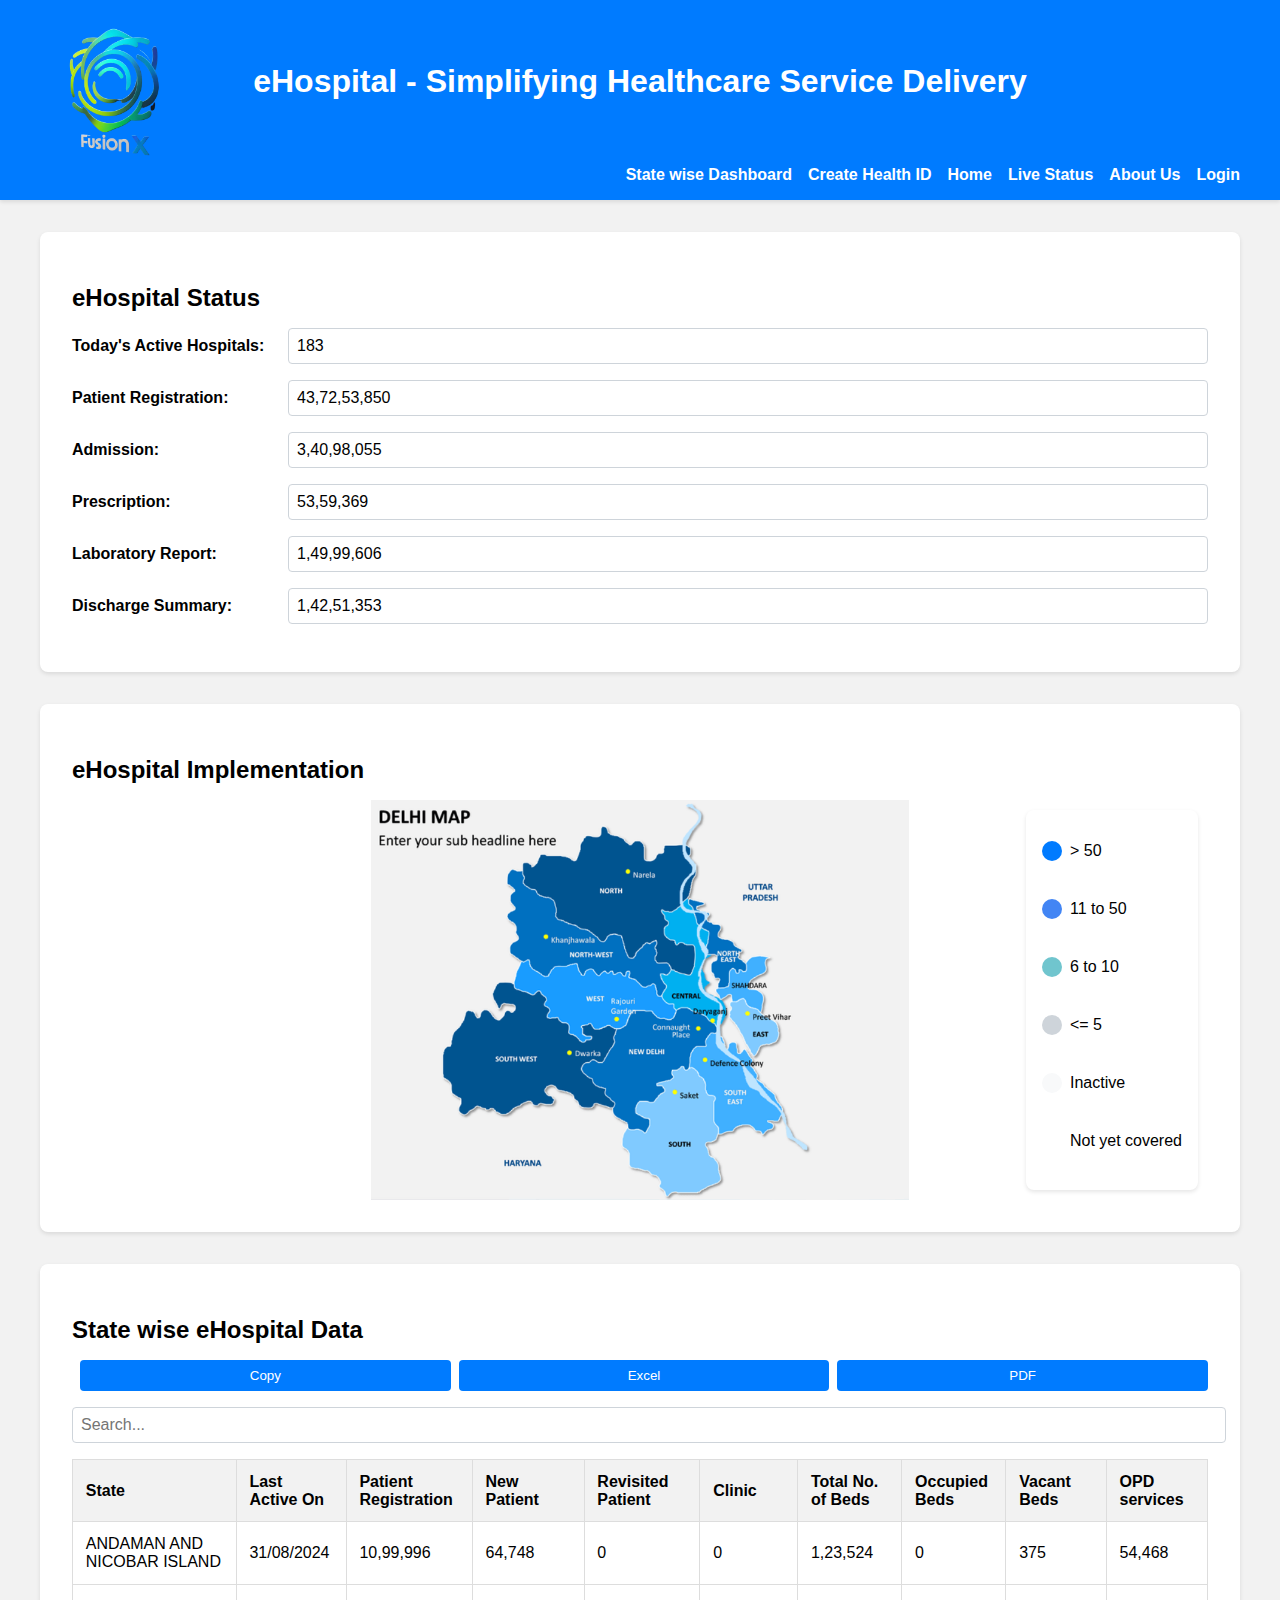
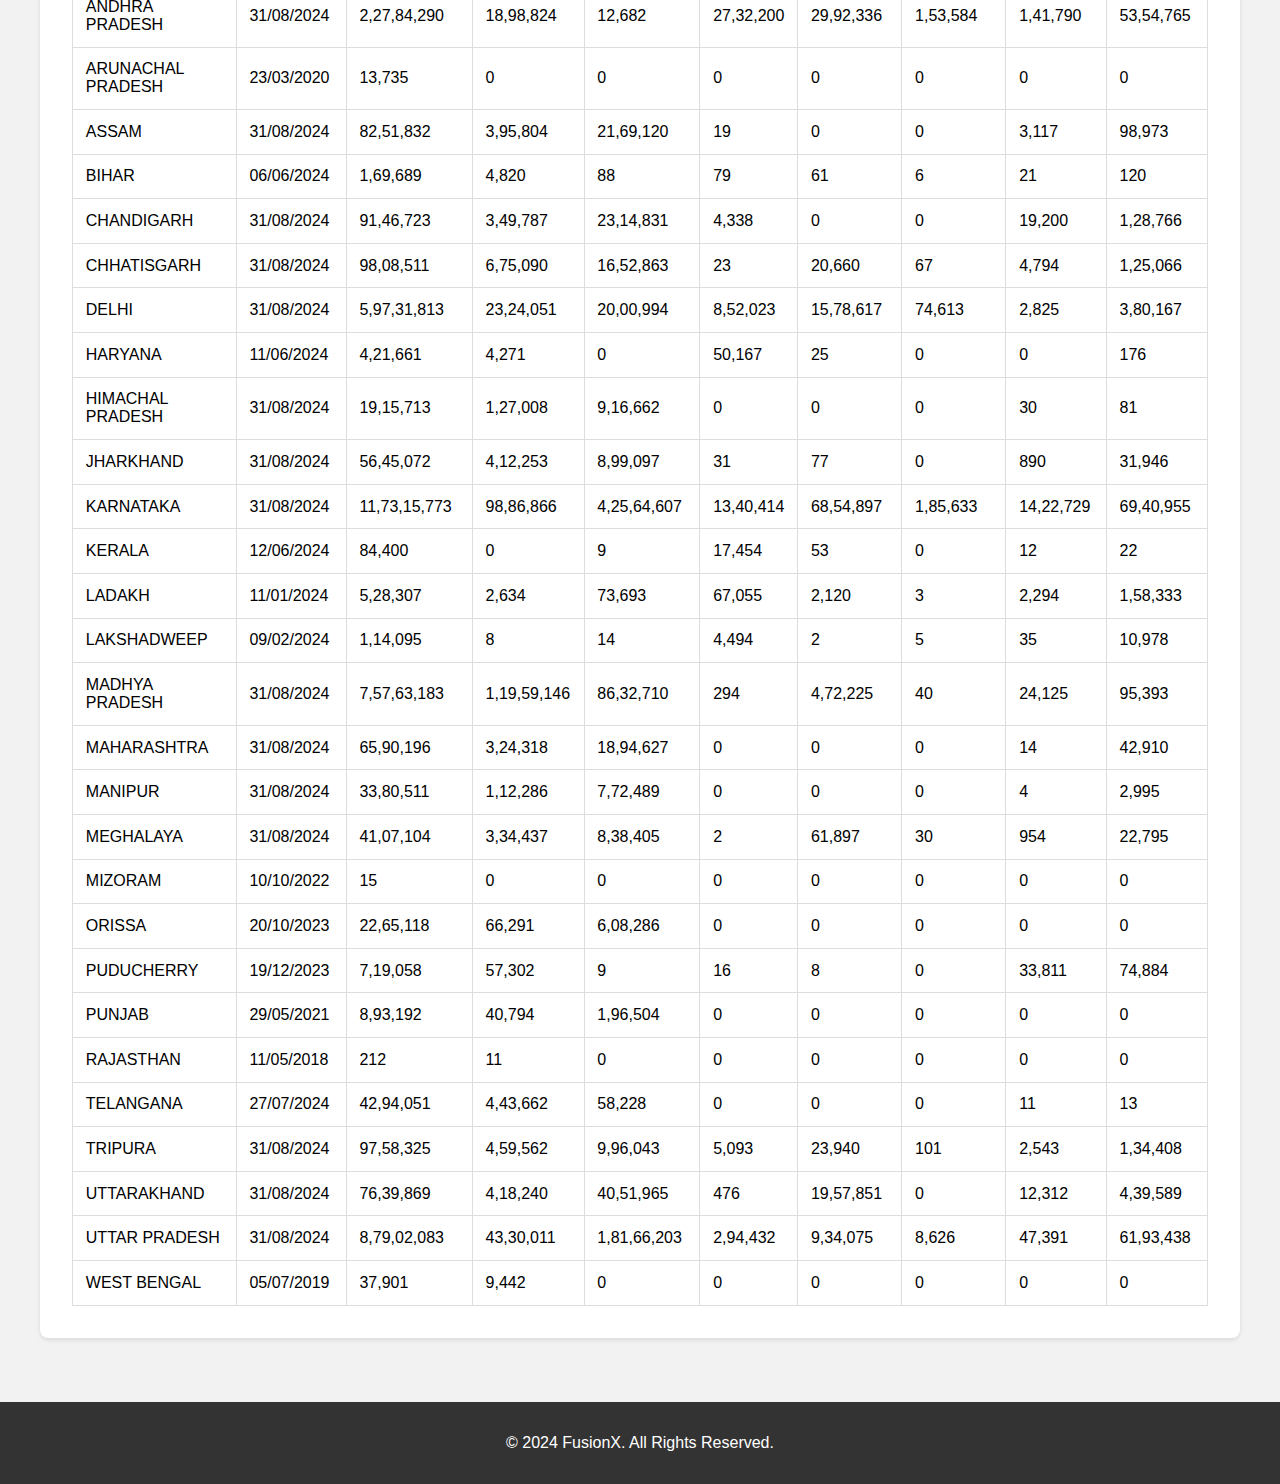
==== index.html @ 254abf9e "index.html" ====
<!DOCTYPE html>
<html lang="en">
<head>
    <meta charset="UTF-8">
    <meta name="viewport" content="width=device-width, initial-scale=1.0">
    <title>eHospital Dashboard</title>
    <link rel="stylesheet" href="styles.css">
</head>
<body>
    <header>
        <div class="container">
            <div class="logo">
                <img src="img3.png" alt="eHospital Logo">
                <h1>eHospital - Simplifying Healthcare Service Delivery</h1>
                <p></p>
            </div>
            <nav>
                <ul>
                    <li><a href="statewise.html">State wise Dashboard</a></li>
                    <li><a href="create-health-id.html">Create Health ID</a></li>
                    <li><a href="index.html">Home</a></li>
                    <li><a href="live-status.html">Live Status</a></li>
                    <li><a href="about-us.html">About Us</a></li>
                    <li><a href="login.html">Login</a></li>
                </ul>
            </nav>
        </div>
    </header>

    <main>
        <div class="container">
            <div class="eHospitalStatus">
                <h2>eHospital Status</h2>
                <div class="status-item">
                    <label for="activeHospitals">Today's Active Hospitals:</label>
                    <input type="text" id="activeHospitals" value="183" readonly>
                </div>
                <div class="status-item">
                    <label for="patientRegistration">Patient Registration:</label>
                    <input type="text" id="patientRegistration" value="43,72,53,850" readonly>
                </div>
                <div class="status-item">
                    <label for="admission">Admission:</label>
                    <input type="text" id="admission" value="3,40,98,055" readonly>
                </div>
                <div class="status-item">
                    <label for="prescription">Prescription:</label>
                    <input type="text" id="prescription" value="53,59,369" readonly>
                </div>
                <div class="status-item">
                    <label for="labReport">Laboratory Report:</label>
                    <input type="text" id="labReport" value="1,49,99,606" readonly>
                </div>
                <div class="status-item">
                    <label for="dischargeSummary">Discharge Summary:</label>
                    <input type="text" id="dischargeSummary" value="1,42,51,353" readonly>
                </div>
            </div>

            <div class="eHospitalImplementation">
                <h2>eHospital Implementation</h2>
                <div class="map-container">
                    <img src="Images/img2.png" alt="India Map">
                    <div class="legend">
                        <div class="legend-item">
                            <div class="color-circle" style="background-color: #007bff;"></div>
                            <p>> 50</p>
                        </div>
                        <div class="legend-item">
                            <div class="color-circle" style="background-color: #4285f4;"></div>
                            <p>11 to 50</p>
                        </div>
                        <div class="legend-item">
                            <div class="color-circle" style="background-color: #70c5ce;"></div>
                            <p>6 to 10</p>
                        </div>
                        <div class="legend-item">
                            <div class="color-circle" style="background-color: #ced4da;"></div>
                            <p><= 5</p>
                        </div>
                        <div class="legend-item">
                            <div class="color-circle" style="background-color: #f8f9fa;"></div>
                            <p>Inactive</p>
                        </div>
                        <div class="legend-item">
                            <div class="color-circle" style="background-color: #fff;"></div>
                            <p>Not yet covered</p>
                        </div>
                    </div>
                </div>
            </div>

            <div class="table-container">
                <h2>State wise eHospital Data</h2>
                <div class="table-controls">
                    <button class="btn copy">Copy</button>
                    <button class="btn excel">Excel</button>
                    <button class="btn pdf">PDF</button>
                </div>
                <input type="text" id="searchInput" placeholder="Search...">
                <table>
                    <thead>
                        <tr>
                            <th>State</th>
                            <th>Last Active On</th>
                            <th>Patient Registration</th>
                            <th>New Patient</th>
                            <th>Revisited Patient</th>
                            <th>Clinic</th>
                            <th>Total No. of Beds</th>
                            <th>Occupied Beds</th>
                            <th>Vacant Beds</th>
                            <th>OPD services</th>
                        </tr>
                    </thead>
                    <tbody>
                        <tr>
                            <td>ANDAMAN AND NICOBAR ISLAND</td>
                            <td>31/08/2024</td>
                            <td>10,99,996</td>
                            <td>64,748</td>
                            <td>0</td>
                            <td>0</td>
                            <td>1,23,524</td>
                            <td>0</td>
                            <td>375</td>
                            <td>54,468</td>
                        </tr>
                        <tr>
                            <td>ANDHRA PRADESH</td>
                            <td>31/08/2024</td>
                            <td>2,27,84,290</td>
                            <td>18,98,824</td>
                            <td>12,682</td>
                            <td>27,32,200</td>
                            <td>29,92,336</td>
                            <td>1,53,584</td>
                            <td>1,41,790</td>
                            <td>53,54,765</td>
                        </tr>
                        <tr>
                            <td>ARUNACHAL PRADESH</td>
                            <td>23/03/2020</td>
                            <td>13,735</td>
                            <td>0</td>
                            <td>0</td>
                            <td>0</td>
                            <td>0</td>
                            <td>0</td>
                            <td>0</td>
                            <td>0</td>
                        </tr>
                        <tr>
                            <td>ASSAM</td>
                            <td>31/08/2024</td>
                            <td>82,51,832</td>
                            <td>3,95,804</td>
                            <td>21,69,120</td>
                            <td>19</td>
                            <td>0</td>
                            <td>0</td>
                            <td>3,117</td>
                            <td>98,973</td>
                        </tr>
                        <tr>
                            <td>BIHAR</td>
                            <td>06/06/2024</td>
                            <td>1,69,689</td>
                            <td>4,820</td>
                            <td>88</td>
                            <td>79</td>
                            <td>61</td>
                            <td>6</td>
                            <td>21</td>
                            <td>120</td>
                        </tr>
                        <tr>
                            <td>CHANDIGARH</td>
                            <td>31/08/2024</td>
                            <td>91,46,723</td>
                            <td>3,49,787</td>
                            <td>23,14,831</td>
                            <td>4,338</td>
                            <td>0</td>
                            <td>0</td>
                            <td>19,200</td>
                            <td>1,28,766</td>
                        </tr>
                        <tr>
                            <td>CHHATISGARH</td>
                            <td>31/08/2024</td>
                            <td>98,08,511</td>
                            <td>6,75,090</td>
                            <td>16,52,863</td>
                            <td>23</td>
                            <td>20,660</td>
                            <td>67</td>
                            <td>4,794</td>
                            <td>1,25,066</td>
                        </tr>
                        <tr>
                            <td>DELHI</td>
                            <td>31/08/2024</td>
                            <td>5,97,31,813</td>
                            <td>23,24,051</td>
                            <td>20,00,994</td>
                            <td>8,52,023</td>
                            <td>15,78,617</td>
                            <td>74,613</td>
                            <td>2,825</td>
                            <td>3,80,167</td>
                        </tr>
                        <tr>
                            <td>HARYANA</td>
                            <td>11/06/2024</td>
                            <td>4,21,661</td>
                            <td>4,271</td>
                            <td>0</td>
                            <td>50,167</td>
                            <td>25</td>
                            <td>0</td>
                            <td>0</td>
                            <td>176</td>
                        </tr>
                        <tr>
                            <td>HIMACHAL PRADESH</td>
                            <td>31/08/2024</td>
                            <td>19,15,713</td>
                            <td>1,27,008</td>
                            <td>9,16,662</td>
                            <td>0</td>
                            <td>0</td>
                            <td>0</td>
                            <td>30</td>
                            <td>81</td>
                        </tr>
                        <tr>
                            <td>JHARKHAND</td>
                            <td>31/08/2024</td>
                            <td>56,45,072</td>
                            <td>4,12,253</td>
                            <td>8,99,097</td>
                            <td>31</td>
                            <td>77</td>
                            <td>0</td>
                            <td>890</td>
                            <td>31,946</td>
                        </tr>
                        <tr>
                            <td>KARNATAKA</td>
                            <td>31/08/2024</td>
                            <td>11,73,15,773</td>
                            <td>98,86,866</td>
                            <td>4,25,64,607</td>
                            <td>13,40,414</td>
                            <td>68,54,897</td>
                            <td>1,85,633</td>
                            <td>14,22,729</td>
                            <td>69,40,955</td>
                        </tr>
                        <tr>
                            <td>KERALA</td>
                            <td>12/06/2024</td>
                            <td>84,400</td>
                            <td>0</td>
                            <td>9</td>
                            <td>17,454</td>
                            <td>53</td>
                            <td>0</td>
                            <td>12</td>
                            <td>22</td>
                        </tr>
                        <tr>
                            <td>LADAKH</td>
                            <td>11/01/2024</td>
                            <td>5,28,307</td>
                            <td>2,634</td>
                            <td>73,693</td>
                            <td>67,055</td>
                            <td>2,120</td>
                            <td>3</td>
                            <td>2,294</td>
                            <td>1,58,333</td>
                        </tr>
                        <tr>
                            <td>LAKSHADWEEP</td>
                            <td>09/02/2024</td>
                            <td>1,14,095</td>
                            <td>8</td>
                            <td>14</td>
                            <td>4,494</td>
                            <td>2</td>
                            <td>5</td>
                            <td>35</td>
                            <td>10,978</td>
                        </tr>
                        <tr>
                            <td>MADHYA PRADESH</td>
                            <td>31/08/2024</td>
                            <td>7,57,63,183</td>
                            <td>1,19,59,146</td>
                            <td>86,32,710</td>
                            <td>294</td>
                            <td>4,72,225</td>
                            <td>40</td>
                            <td>24,125</td>
                            <td>95,393</td>
                        </tr>
                        <tr>
                            <td>MAHARASHTRA</td>
                            <td>31/08/2024</td>
                            <td>65,90,196</td>
                            <td>3,24,318</td>
                            <td>18,94,627</td>
                            <td>0</td>
                            <td>0</td>
                            <td>0</td>
                            <td>14</td>
                            <td>42,910</td>
                        </tr>
                        <tr>
                            <td>MANIPUR</td>
                            <td>31/08/2024</td>
                            <td>33,80,511</td>
                            <td>1,12,286</td>
                            <td>7,72,489</td>
                            <td>0</td>
                            <td>0</td>
                            <td>0</td>
                            <td>4</td>
                            <td>2,995</td>
                        </tr>
                        <tr>
                            <td>MEGHALAYA</td>
                            <td>31/08/2024</td>
                            <td>41,07,104</td>
                            <td>3,34,437</td>
                            <td>8,38,405</td>
                            <td>2</td>
                            <td>61,897</td>
                            <td>30</td>
                            <td>954</td>
                            <td>22,795</td>
                        </tr>
                        <tr>
                            <td>MIZORAM</td>
                            <td>10/10/2022</td>
                            <td>15</td>
                            <td>0</td>
                            <td>0</td>
                            <td>0</td>
                            <td>0</td>
                            <td>0</td>
                            <td>0</td>
                            <td>0</td>
                        </tr>
                        <tr>
                            <td>ORISSA</td>
                            <td>20/10/2023</td>
                            <td>22,65,118</td>
                            <td>66,291</td>
                            <td>6,08,286</td>
                            <td>0</td>
                            <td>0</td>
                            <td>0</td>
                            <td>0</td>
                            <td>0</td>
                        </tr>
                        <tr>
                            <td>PUDUCHERRY</td>
                            <td>19/12/2023</td>
                            <td>7,19,058</td>
                            <td>57,302</td>
                            <td>9</td>
                            <td>16</td>
                            <td>8</td>
                            <td>0</td>
                            <td>33,811</td>
                            <td>74,884</td>
                        </tr>
                        <tr>
                            <td>PUNJAB</td>
                            <td>29/05/2021</td>
                            <td>8,93,192</td>
                            <td>40,794</td>
                            <td>1,96,504</td>
                            <td>0</td>
                            <td>0</td>
                            <td>0</td>
                            <td>0</td>
                            <td>0</td>
                        </tr>
                        <tr>
                            <td>RAJASTHAN</td>
                            <td>11/05/2018</td>
                            <td>212</td>
                            <td>11</td>
                            <td>0</td>
                            <td>0</td>
                            <td>0</td>
                            <td>0</td>
                            <td>0</td>
                            <td>0</td>
                        </tr>
                        <tr>
                            <td>TELANGANA</td>
                            <td>27/07/2024</td>
                            <td>42,94,051</td>
                            <td>4,43,662</td>
                            <td>58,228</td>
                            <td>0</td>
                            <td>0</td>
                            <td>0</td>
                            <td>11</td>
                            <td>13</td>
                        </tr>
                        <tr>
                            <td>TRIPURA</td>
                            <td>31/08/2024</td>
                            <td>97,58,325</td>
                            <td>4,59,562</td>
                            <td>9,96,043</td>
                            <td>5,093</td>
                            <td>23,940</td>
                            <td>101</td>
                            <td>2,543</td>
                            <td>1,34,408</td>
                        </tr>
                        <tr>
                            <td>UTTARAKHAND</td>
                            <td>31/08/2024</td>
                            <td>76,39,869</td>
                            <td>4,18,240</td>
                            <td>40,51,965</td>
                            <td>476</td>
                            <td>19,57,851</td>
                            <td>0</td>
                            <td>12,312</td>
                            <td>4,39,589</td>
                        </tr>
                        <tr>
                            <td>UTTAR PRADESH</td>
                            <td>31/08/2024</td>
                            <td>8,79,02,083</td>
                            <td>43,30,011</td>
                            <td>1,81,66,203</td>
                            <td>2,94,432</td>
                            <td>9,34,075</td>
                            <td>8,626</td>
                            <td>47,391</td>
                            <td>61,93,438</td>
                        </tr>
                        <tr>
                            <td>WEST BENGAL</td>
                            <td>05/07/2019</td>
                            <td>37,901</td>
                            <td>9,442</td>
                            <td>0</td>
                            <td>0</td>
                            <td>0</td>
                            <td>0</td>
                            <td>0</td>
                            <td>0</td>
                        </tr>
                    </tbody>
                </table>
                
            </div>
        </div>
    </main>

    <footer>
        <div class="container">
            <p>&copy; 2024 FusionX. All Rights Reserved.</p>
        </div>
    </footer>

    <script src="script.js"></script>
</body>
</html>
---- styles.css ----
body {
    font-family: Arial, sans-serif;
    margin: 0;
    background-color: #f2f2f2;
}

header {
    background-color: #007bff;
    color: white;
    padding: 1rem 0;
    box-shadow: 0 2px 4px rgba(0, 0, 0, 0.1);
}

.container {
    max-width: 1200px;
    margin: 0 auto;
    padding: 0 1rem;
    position: relative; /* Allows absolute positioning of child elements */
}

.logo {
    display: flex;
    align-items: center;
    justify-content: flex-start; /* Aligns logo image to the left */
    position: relative; /* Sets up for absolute positioning of the h1 */
}

.logo img {
    width: 150px;
    margin-right: 1rem;
}

.logo h1 {
    position: absolute;
    left: 50%;
    transform: translateX(-50%); /* Centers the h1 within its container */
    white-space: nowrap; /* Prevents text from wrapping */
    font-size: 2rem;
    margin: 0;
    margin-bottom: 20px;
    width: 100%; /* Ensures the h1 takes up the full width of its container */
    text-align: center; /* Ensures text is centered if it spans multiple lines */
}


.logo p {
    margin: 0;
    font-size: 0.8rem;
}

nav ul {
    list-style: none;
    margin: 0;
    padding: 0;
    display: flex;
    justify-content: flex-end;
    align-items: center;
}

nav li {
    margin-left: 1rem;
}

nav a {
    text-decoration: none;
    color: white;
    font-weight: bold;
    transition: color 0.3s ease;
}

nav a:hover {
    color: #f2f2f2;
}

main {
    padding: 2rem 0;
}

.eHospitalStatus,
.eHospitalImplementation,
.table-container {
    background-color: white;
    padding: 2rem;
    border-radius: 8px;
    box-shadow: 0 2px 4px rgba(0, 0, 0, 0.1);
    margin-bottom: 2rem;
}

.eHospitalStatus h2,
.eHospitalImplementation h2,
.table-container h2 {
    margin-bottom: 1rem;
}

.status-item {
    display: flex;
    align-items: center;
    margin-bottom: 1rem;
}

.status-item label {
    width: 200px;
    margin-right: 1rem;
    font-weight: bold;
}

.status-item input {
    flex: 1;
    padding: 0.5rem;
    border: 1px solid #ced4da;
    border-radius: 4px;
    font-size: 1rem;
}

.map-container {
    position: relative;
    width: 100%;
    height: 400px;
}

.map-container img {
    width: 100%;
    height: 100%;
    object-fit: contain;
}

.legend {
    position: absolute;
    top: 10px;
    right: 10px;
    background-color: white;
    padding: 1rem;
    border-radius: 8px;
    box-shadow: 0 2px 4px rgba(0, 0, 0, 0.1);
}

.legend-item {
    display: flex;
    align-items: center;
    margin-bottom: 0.5rem;
}

.color-circle {
    width: 20px;
    height: 20px;
    border-radius: 50%;
    margin-right: 0.5rem;
}

.table-controls {
    display: flex;
    justify-content: flex-end;
    margin-bottom: 1rem;
}

.btn {
    background-color: #007bff;
    color: white;
    padding: 0.5rem 1rem;
    border: none;
    border-radius: 4px;
    cursor: pointer;
    margin-left: 0.5rem;
}

#searchInput {
    width: 100%;
    padding: 0.5rem;
    border: 1px solid #ced4da;
    border-radius: 4px;
    font-size: 1rem;
    margin-bottom: 1rem;
}

table {
    width: 100%;
    border-collapse: collapse;
}

th, td {
    text-align: left;
    padding: 0.8rem;
    border: 1px solid #ddd;
}

th {
    background-color: #f2f2f2;
}

.table-footer {
    text-align: center;
    margin-top: 1rem;
}

footer {
    background-color: #333;
    color: white;
    padding: 1rem 0;
    text-align: center;
}
form {
    max-width: 400px;
    margin: 0 auto;
    background-color: #fff;
    padding: 2rem;
    border-radius: 8px;
    box-shadow: 0 0 10px rgba(0, 0, 0, 0.1);
}

.form-group {
    margin-bottom: 1rem;
}

.form-group label {
    display: block;
    margin-bottom: 0.5rem;
    font-weight: bold;
}

.form-group input {
    width: 100%;
    padding: 0.5rem;
    border: 1px solid #ccc;
    border-radius: 4px;
}

button {
    width: 100%;
    padding: 0.75rem;
    background-color: #007bff;
    border: none;
    border-radius: 4px;
    cursor: pointer;
}

button:hover {
    background-color: #0056b3;
}
#about-us {
    padding: 40px 0;
    background-color: #f4f4f4;
}

#about-us .container {
    max-width: 800px;
    margin: 0 auto;
    text-align: center;
}

#about-us h2 {
    font-size: 2em;
    margin-bottom: 20px;
    color: #333;
}

#about-us p {
    font-size: 1.1em;
    line-height: 1.6;
    color: #666;
}
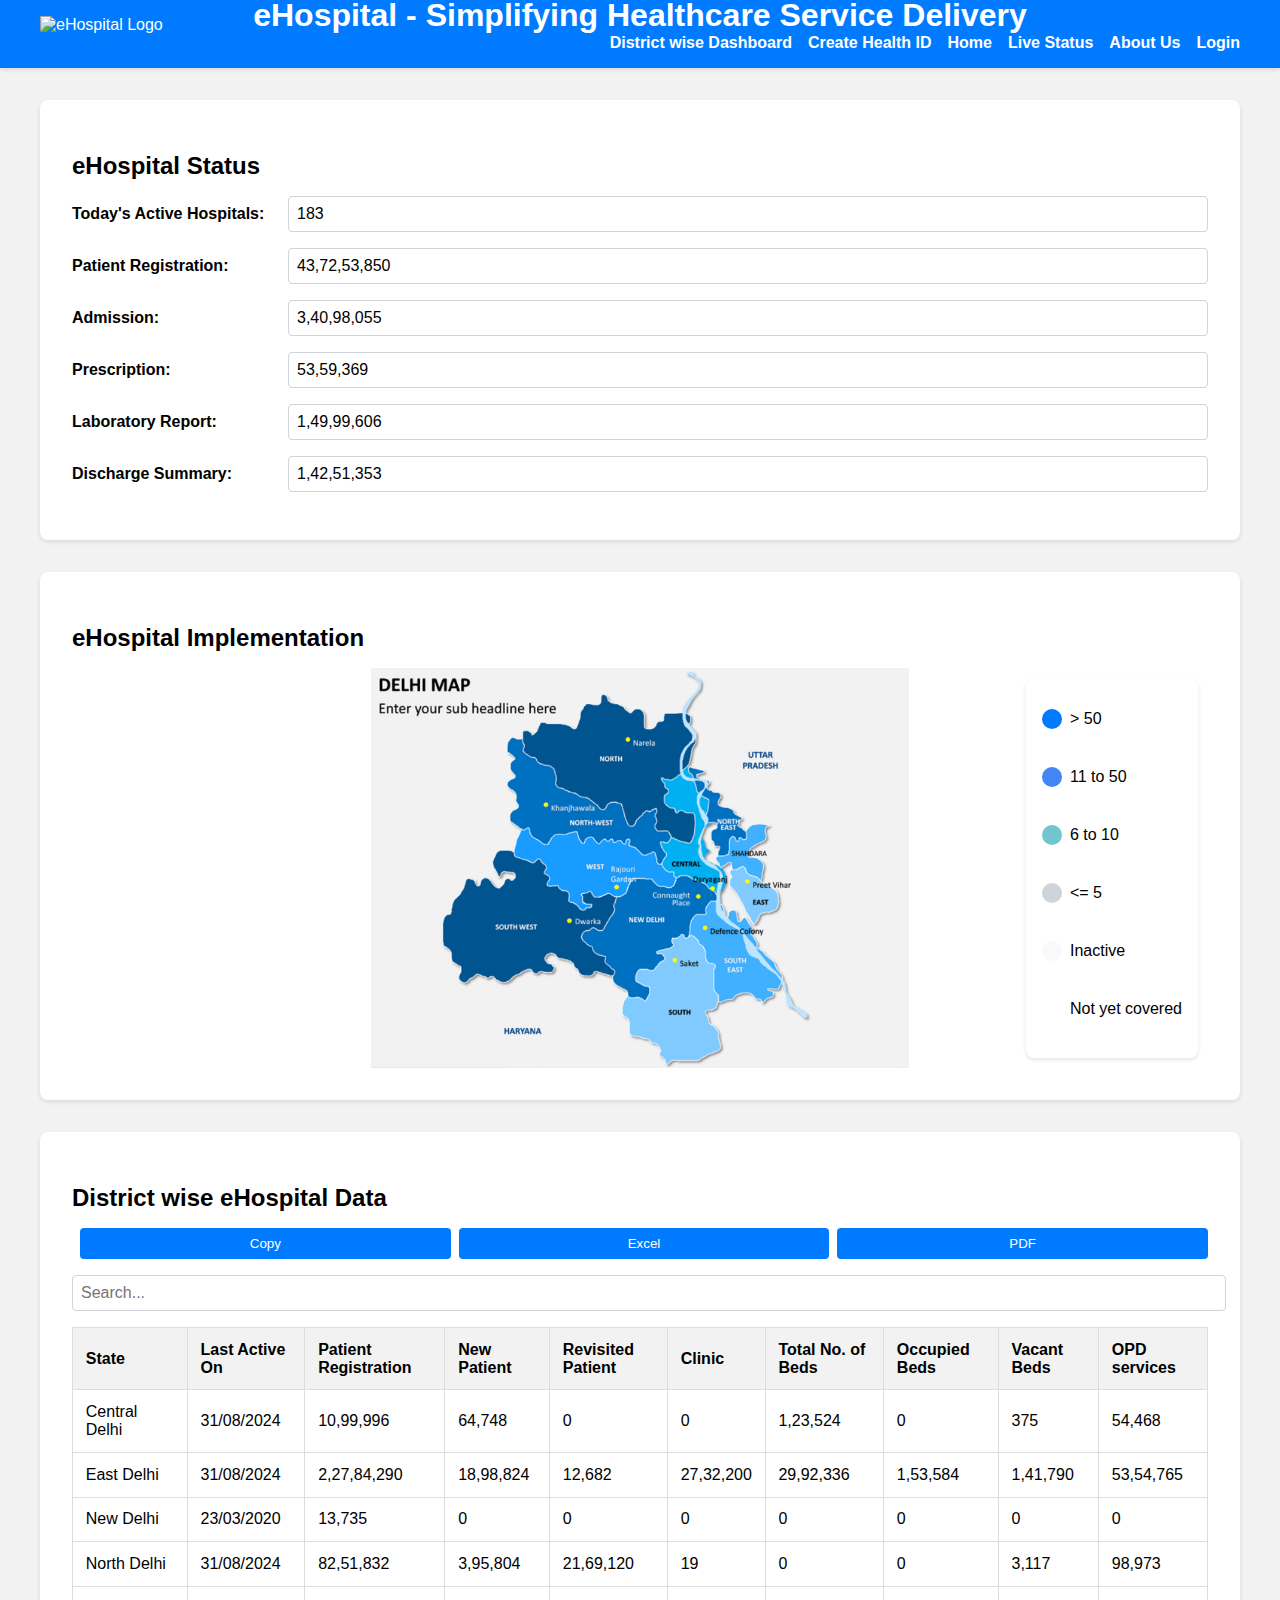
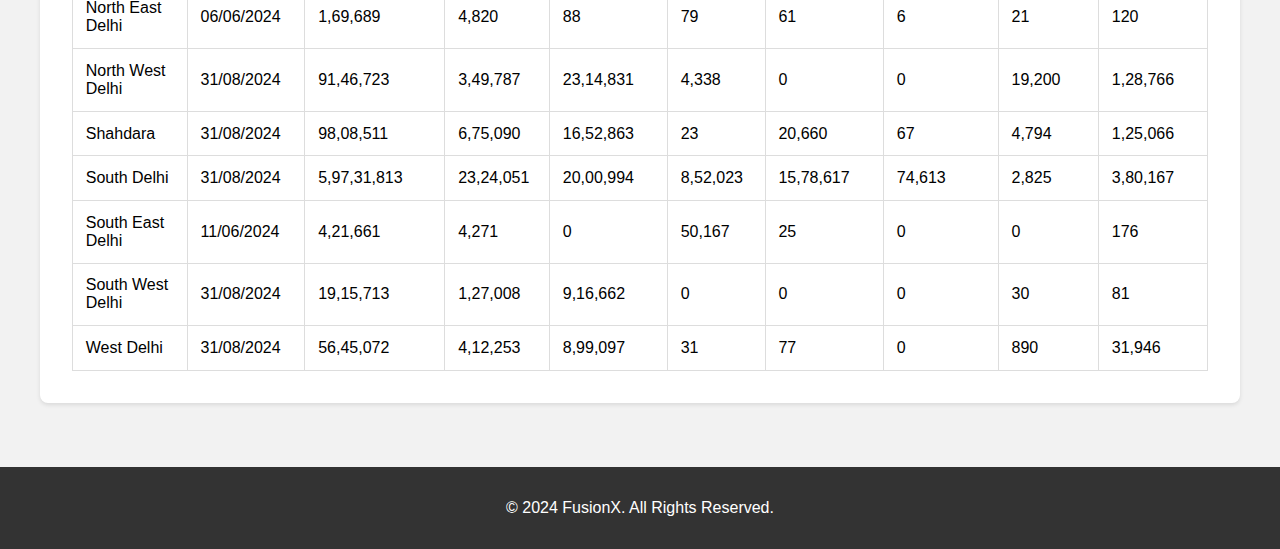
==== commit ad6bd376: "Update index.html" ====
--- a/index.html
+++ b/index.html
@@ -10,13 +10,13 @@
     <header>
         <div class="container">
             <div class="logo">
-                <img src="img3.png" alt="eHospital Logo">
+                <img src="Images/img3.png" alt="eHospital Logo">
                 <h1>eHospital - Simplifying Healthcare Service Delivery</h1>
                 <p></p>
             </div>
             <nav>
                 <ul>
-                    <li><a href="statewise.html">State wise Dashboard</a></li>
+                    <li><a href="statewise.html">District wise Dashboard</a></li>
                     <li><a href="create-health-id.html">Create Health ID</a></li>
                     <li><a href="index.html">Home</a></li>
                     <li><a href="live-status.html">Live Status</a></li>
@@ -91,7 +91,7 @@
             </div>
 
             <div class="table-container">
-                <h2>State wise eHospital Data</h2>
+                <h2>District wise eHospital Data</h2>
                 <div class="table-controls">
                     <button class="btn copy">Copy</button>
                     <button class="btn excel">Excel</button>
@@ -115,7 +115,7 @@
                     </thead>
                     <tbody>
                         <tr>
-                            <td>ANDAMAN AND NICOBAR ISLAND</td>
+                            <td>Central Delhi</td>
                             <td>31/08/2024</td>
                             <td>10,99,996</td>
                             <td>64,748</td>
@@ -127,7 +127,7 @@
                             <td>54,468</td>
                         </tr>
                         <tr>
-                            <td>ANDHRA PRADESH</td>
+                            <td>East Delhi</td>
                             <td>31/08/2024</td>
                             <td>2,27,84,290</td>
                             <td>18,98,824</td>
@@ -139,7 +139,7 @@
                             <td>53,54,765</td>
                         </tr>
                         <tr>
-                            <td>ARUNACHAL PRADESH</td>
+                            <td>New Delhi</td>
                             <td>23/03/2020</td>
                             <td>13,735</td>
                             <td>0</td>
@@ -151,7 +151,7 @@
                             <td>0</td>
                         </tr>
                         <tr>
-                            <td>ASSAM</td>
+                            <td>North Delhi</td>
                             <td>31/08/2024</td>
                             <td>82,51,832</td>
                             <td>3,95,804</td>
@@ -163,7 +163,7 @@
                             <td>98,973</td>
                         </tr>
                         <tr>
-                            <td>BIHAR</td>
+                            <td>North East Delhi</td>
                             <td>06/06/2024</td>
                             <td>1,69,689</td>
                             <td>4,820</td>
@@ -175,7 +175,7 @@
                             <td>120</td>
                         </tr>
                         <tr>
-                            <td>CHANDIGARH</td>
+                            <td>North West Delhi</td>
                             <td>31/08/2024</td>
                             <td>91,46,723</td>
                             <td>3,49,787</td>
@@ -187,7 +187,7 @@
                             <td>1,28,766</td>
                         </tr>
                         <tr>
-                            <td>CHHATISGARH</td>
+                            <td>Shahdara</td>
                             <td>31/08/2024</td>
                             <td>98,08,511</td>
                             <td>6,75,090</td>
@@ -199,7 +199,7 @@
                             <td>1,25,066</td>
                         </tr>
                         <tr>
-                            <td>DELHI</td>
+                            <td>South Delhi</td>
                             <td>31/08/2024</td>
                             <td>5,97,31,813</td>
                             <td>23,24,051</td>
@@ -211,7 +211,7 @@
                             <td>3,80,167</td>
                         </tr>
                         <tr>
-                            <td>HARYANA</td>
+                            <td>South East Delhi</td>
                             <td>11/06/2024</td>
                             <td>4,21,661</td>
                             <td>4,271</td>
@@ -223,7 +223,7 @@
                             <td>176</td>
                         </tr>
                         <tr>
-                            <td>HIMACHAL PRADESH</td>
+                            <td>South West Delhi</td>
                             <td>31/08/2024</td>
                             <td>19,15,713</td>
                             <td>1,27,008</td>
@@ -235,7 +235,7 @@
                             <td>81</td>
                         </tr>
                         <tr>
-                            <td>JHARKHAND</td>
+                            <td>West Delhi</td>
                             <td>31/08/2024</td>
                             <td>56,45,072</td>
                             <td>4,12,253</td>
@@ -246,222 +246,7 @@
                             <td>890</td>
                             <td>31,946</td>
                         </tr>
-                        <tr>
-                            <td>KARNATAKA</td>
-                            <td>31/08/2024</td>
-                            <td>11,73,15,773</td>
-                            <td>98,86,866</td>
-                            <td>4,25,64,607</td>
-                            <td>13,40,414</td>
-                            <td>68,54,897</td>
-                            <td>1,85,633</td>
-                            <td>14,22,729</td>
-                            <td>69,40,955</td>
-                        </tr>
-                        <tr>
-                            <td>KERALA</td>
-                            <td>12/06/2024</td>
-                            <td>84,400</td>
-                            <td>0</td>
-                            <td>9</td>
-                            <td>17,454</td>
-                            <td>53</td>
-                            <td>0</td>
-                            <td>12</td>
-                            <td>22</td>
-                        </tr>
-                        <tr>
-                            <td>LADAKH</td>
-                            <td>11/01/2024</td>
-                            <td>5,28,307</td>
-                            <td>2,634</td>
-                            <td>73,693</td>
-                            <td>67,055</td>
-                            <td>2,120</td>
-                            <td>3</td>
-                            <td>2,294</td>
-                            <td>1,58,333</td>
-                        </tr>
-                        <tr>
-                            <td>LAKSHADWEEP</td>
-                            <td>09/02/2024</td>
-                            <td>1,14,095</td>
-                            <td>8</td>
-                            <td>14</td>
-                            <td>4,494</td>
-                            <td>2</td>
-                            <td>5</td>
-                            <td>35</td>
-                            <td>10,978</td>
-                        </tr>
-                        <tr>
-                            <td>MADHYA PRADESH</td>
-                            <td>31/08/2024</td>
-                            <td>7,57,63,183</td>
-                            <td>1,19,59,146</td>
-                            <td>86,32,710</td>
-                            <td>294</td>
-                            <td>4,72,225</td>
-                            <td>40</td>
-                            <td>24,125</td>
-                            <td>95,393</td>
-                        </tr>
-                        <tr>
-                            <td>MAHARASHTRA</td>
-                            <td>31/08/2024</td>
-                            <td>65,90,196</td>
-                            <td>3,24,318</td>
-                            <td>18,94,627</td>
-                            <td>0</td>
-                            <td>0</td>
-                            <td>0</td>
-                            <td>14</td>
-                            <td>42,910</td>
-                        </tr>
-                        <tr>
-                            <td>MANIPUR</td>
-                            <td>31/08/2024</td>
-                            <td>33,80,511</td>
-                            <td>1,12,286</td>
-                            <td>7,72,489</td>
-                            <td>0</td>
-                            <td>0</td>
-                            <td>0</td>
-                            <td>4</td>
-                            <td>2,995</td>
-                        </tr>
-                        <tr>
-                            <td>MEGHALAYA</td>
-                            <td>31/08/2024</td>
-                            <td>41,07,104</td>
-                            <td>3,34,437</td>
-                            <td>8,38,405</td>
-                            <td>2</td>
-                            <td>61,897</td>
-                            <td>30</td>
-                            <td>954</td>
-                            <td>22,795</td>
-                        </tr>
-                        <tr>
-                            <td>MIZORAM</td>
-                            <td>10/10/2022</td>
-                            <td>15</td>
-                            <td>0</td>
-                            <td>0</td>
-                            <td>0</td>
-                            <td>0</td>
-                            <td>0</td>
-                            <td>0</td>
-                            <td>0</td>
-                        </tr>
-                        <tr>
-                            <td>ORISSA</td>
-                            <td>20/10/2023</td>
-                            <td>22,65,118</td>
-                            <td>66,291</td>
-                            <td>6,08,286</td>
-                            <td>0</td>
-                            <td>0</td>
-                            <td>0</td>
-                            <td>0</td>
-                            <td>0</td>
-                        </tr>
-                        <tr>
-                            <td>PUDUCHERRY</td>
-                            <td>19/12/2023</td>
-                            <td>7,19,058</td>
-                            <td>57,302</td>
-                            <td>9</td>
-                            <td>16</td>
-                            <td>8</td>
-                            <td>0</td>
-                            <td>33,811</td>
-                            <td>74,884</td>
-                        </tr>
-                        <tr>
-                            <td>PUNJAB</td>
-                            <td>29/05/2021</td>
-                            <td>8,93,192</td>
-                            <td>40,794</td>
-                            <td>1,96,504</td>
-                            <td>0</td>
-                            <td>0</td>
-                            <td>0</td>
-                            <td>0</td>
-                            <td>0</td>
-                        </tr>
-                        <tr>
-                            <td>RAJASTHAN</td>
-                            <td>11/05/2018</td>
-                            <td>212</td>
-                            <td>11</td>
-                            <td>0</td>
-                            <td>0</td>
-                            <td>0</td>
-                            <td>0</td>
-                            <td>0</td>
-                            <td>0</td>
-                        </tr>
-                        <tr>
-                            <td>TELANGANA</td>
-                            <td>27/07/2024</td>
-                            <td>42,94,051</td>
-                            <td>4,43,662</td>
-                            <td>58,228</td>
-                            <td>0</td>
-                            <td>0</td>
-                            <td>0</td>
-                            <td>11</td>
-                            <td>13</td>
-                        </tr>
-                        <tr>
-                            <td>TRIPURA</td>
-                            <td>31/08/2024</td>
-                            <td>97,58,325</td>
-                            <td>4,59,562</td>
-                            <td>9,96,043</td>
-                            <td>5,093</td>
-                            <td>23,940</td>
-                            <td>101</td>
-                            <td>2,543</td>
-                            <td>1,34,408</td>
-                        </tr>
-                        <tr>
-                            <td>UTTARAKHAND</td>
-                            <td>31/08/2024</td>
-                            <td>76,39,869</td>
-                            <td>4,18,240</td>
-                            <td>40,51,965</td>
-                            <td>476</td>
-                            <td>19,57,851</td>
-                            <td>0</td>
-                            <td>12,312</td>
-                            <td>4,39,589</td>
-                        </tr>
-                        <tr>
-                            <td>UTTAR PRADESH</td>
-                            <td>31/08/2024</td>
-                            <td>8,79,02,083</td>
-                            <td>43,30,011</td>
-                            <td>1,81,66,203</td>
-                            <td>2,94,432</td>
-                            <td>9,34,075</td>
-                            <td>8,626</td>
-                            <td>47,391</td>
-                            <td>61,93,438</td>
-                        </tr>
-                        <tr>
-                            <td>WEST BENGAL</td>
-                            <td>05/07/2019</td>
-                            <td>37,901</td>
-                            <td>9,442</td>
-                            <td>0</td>
-                            <td>0</td>
-                            <td>0</td>
-                            <td>0</td>
-                            <td>0</td>
-                            <td>0</td>
-                        </tr>
+                       
                     </tbody>
                 </table>
                 
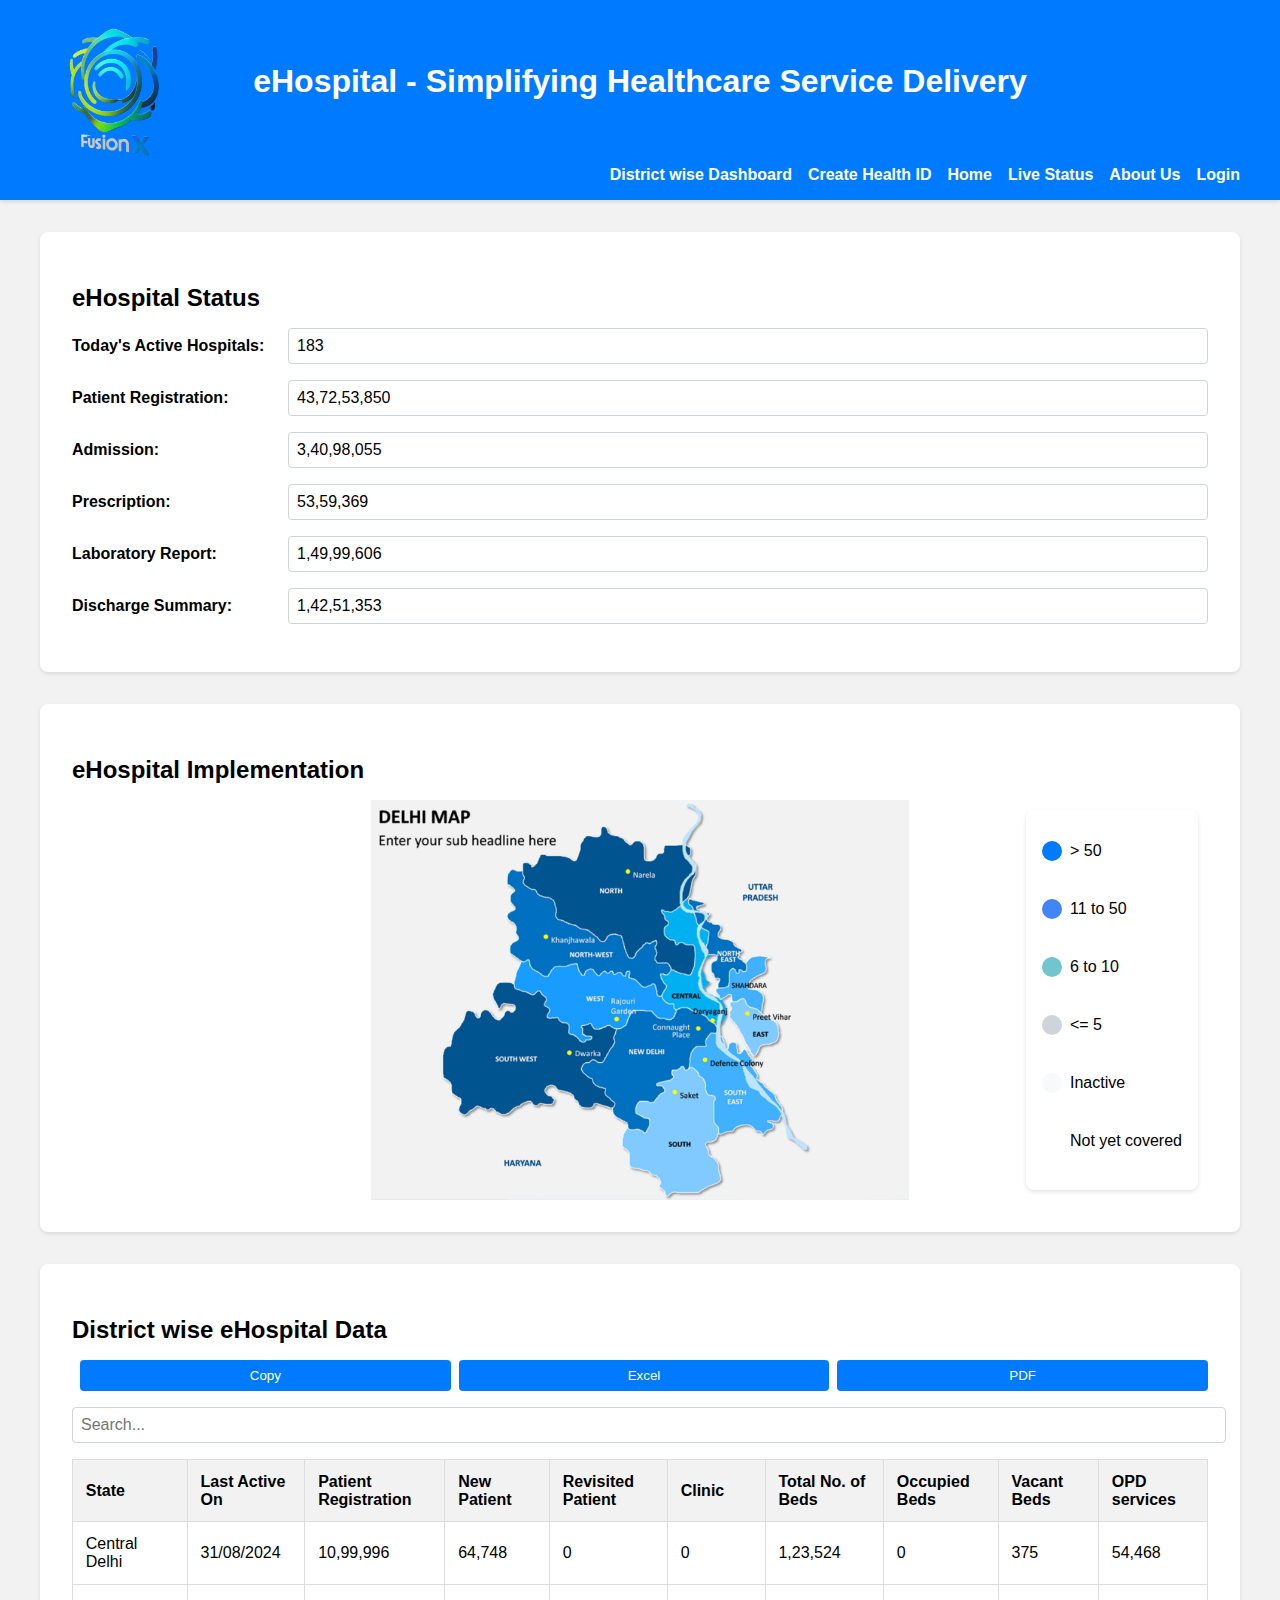
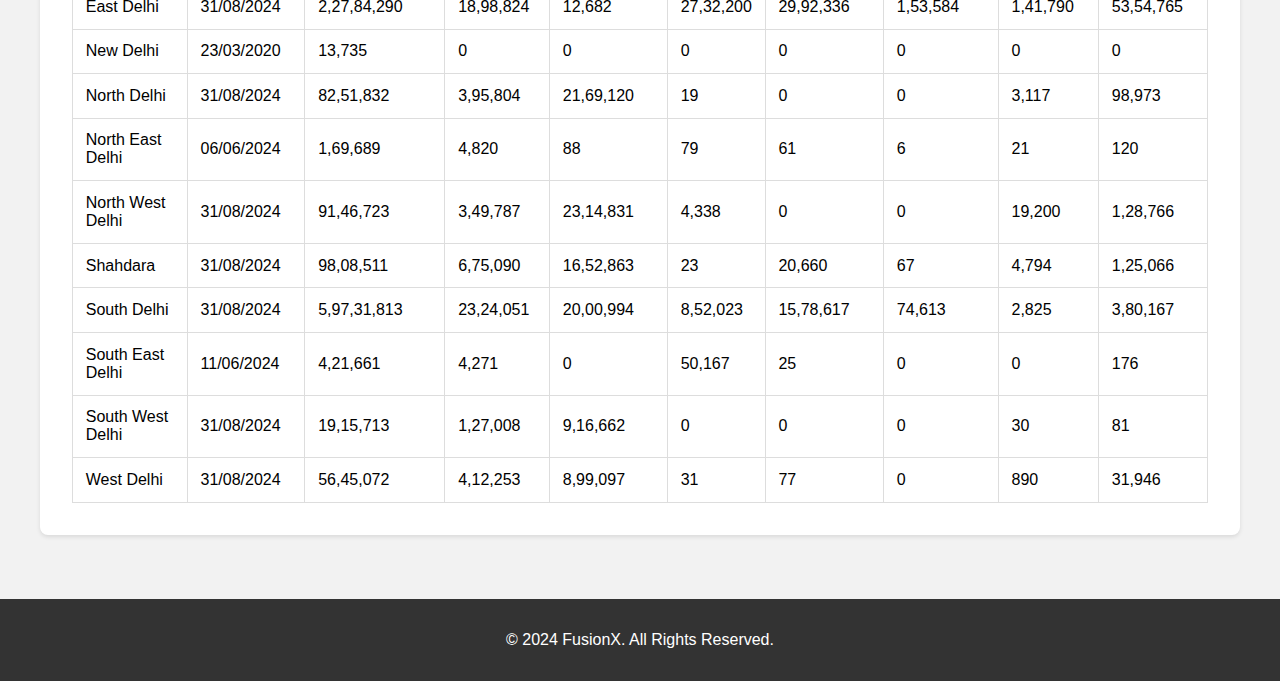
==== commit 1e45f0ca: "Update index.html" ====
--- a/index.html
+++ b/index.html
@@ -10,7 +10,7 @@
     <header>
         <div class="container">
             <div class="logo">
-                <img src="Images/img3.png" alt="eHospital Logo">
+                <img src="img3.png" alt="eHospital Logo">
                 <h1>eHospital - Simplifying Healthcare Service Delivery</h1>
                 <p></p>
             </div>
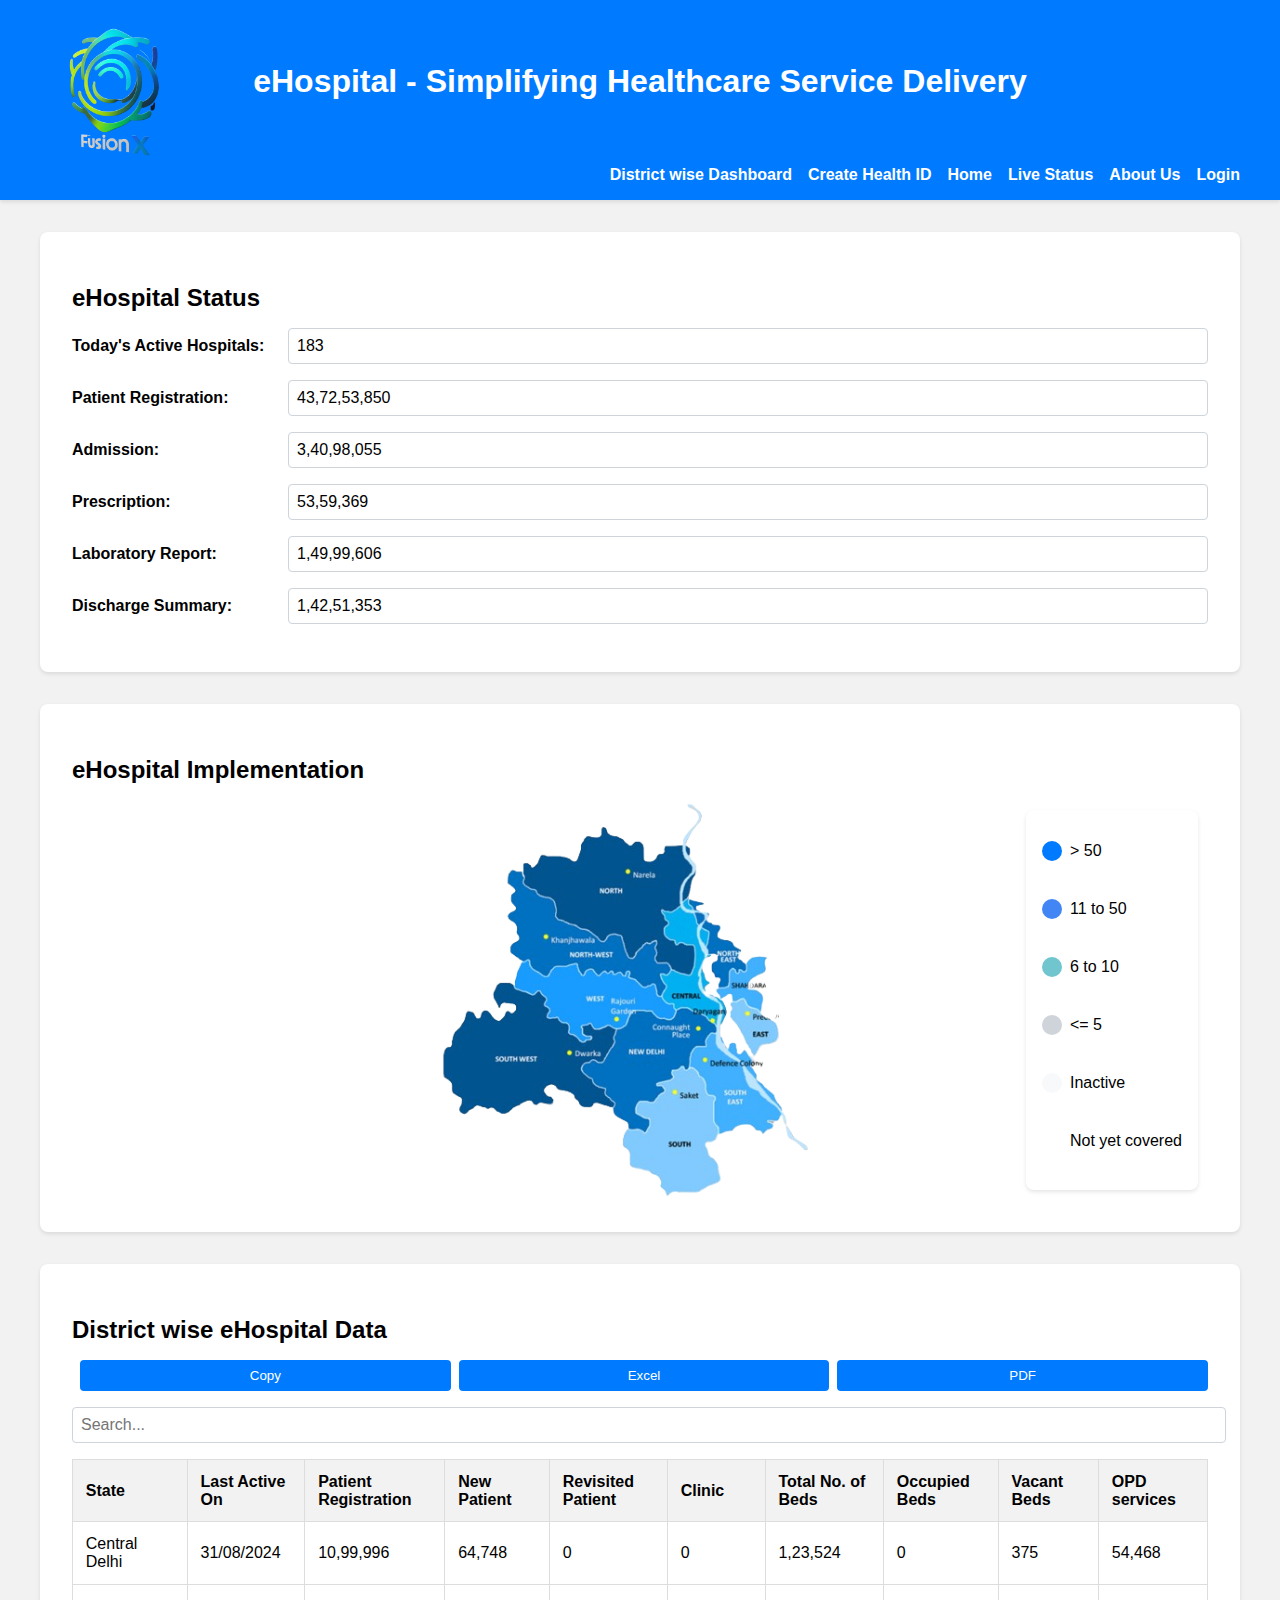
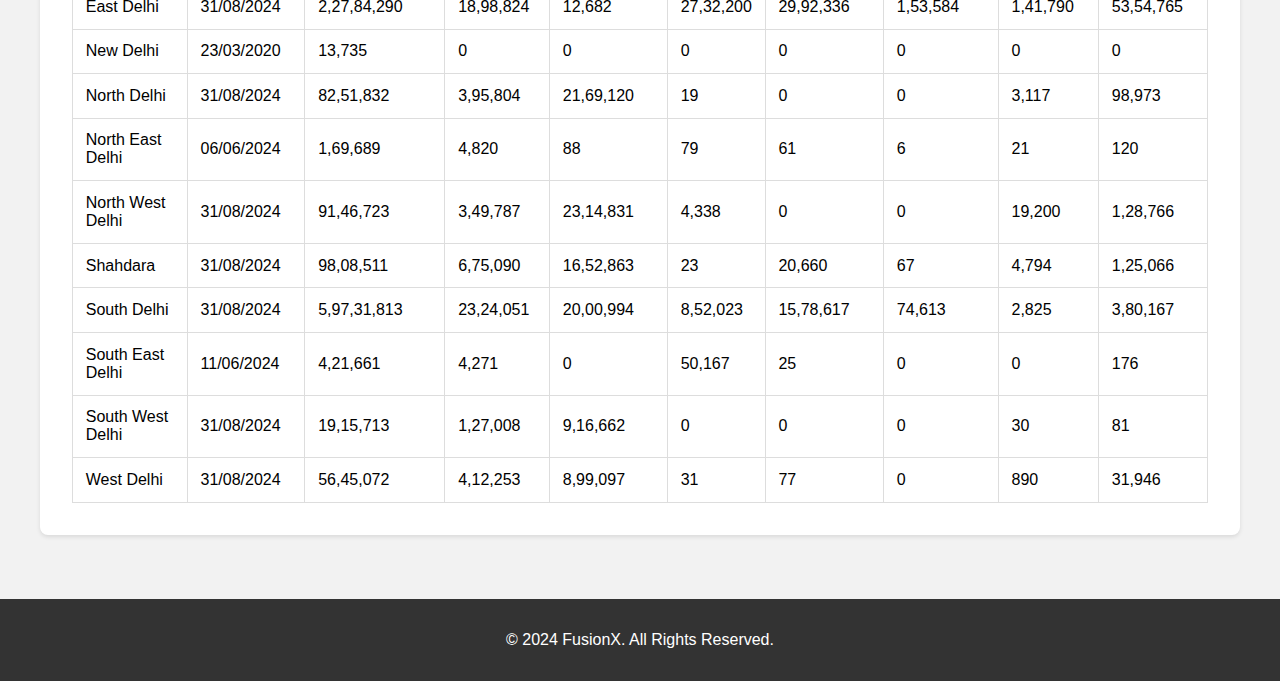
==== commit 35e629ae: "Update index.html" ====
--- a/index.html
+++ b/index.html
@@ -60,7 +60,7 @@
             <div class="eHospitalImplementation">
                 <h2>eHospital Implementation</h2>
                 <div class="map-container">
-                    <img src="Images/img2.png" alt="India Map">
+                    <img src="img4.png" alt="India Map">
                     <div class="legend">
                         <div class="legend-item">
                             <div class="color-circle" style="background-color: #007bff;"></div>
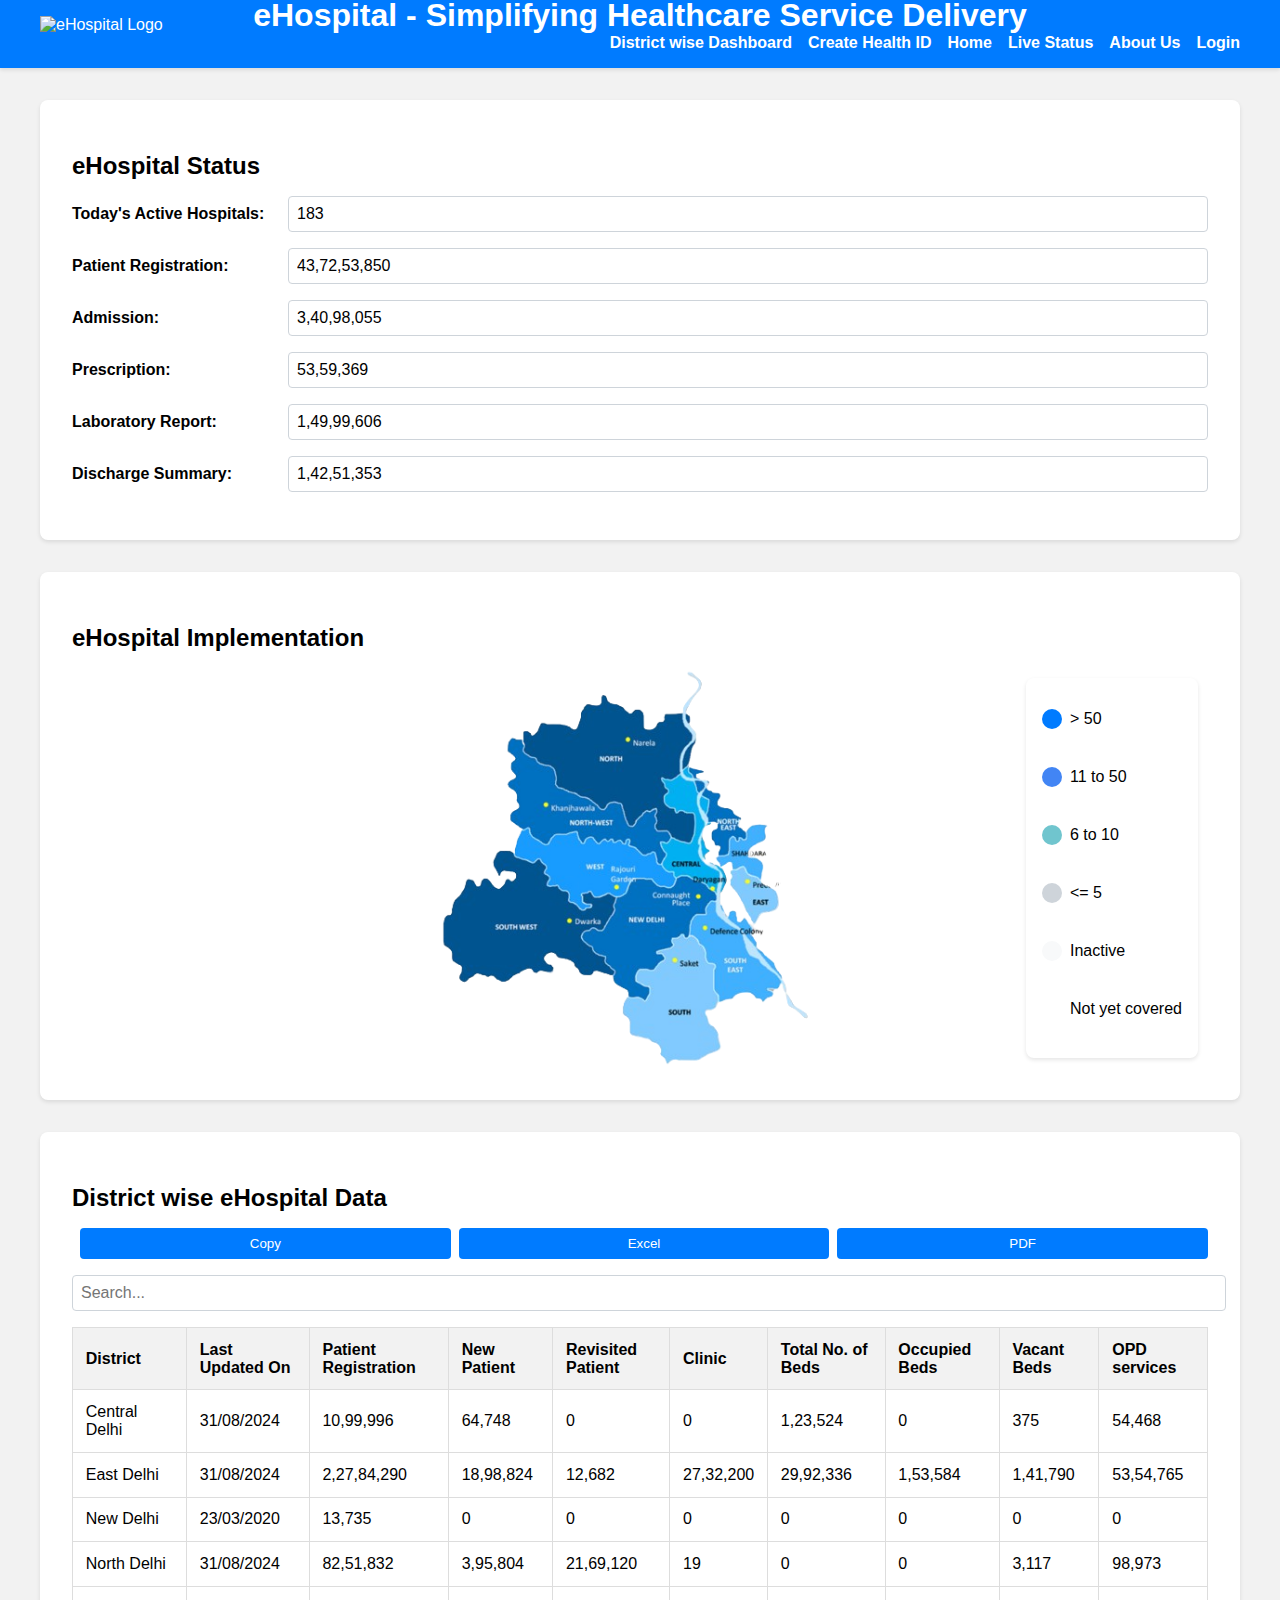
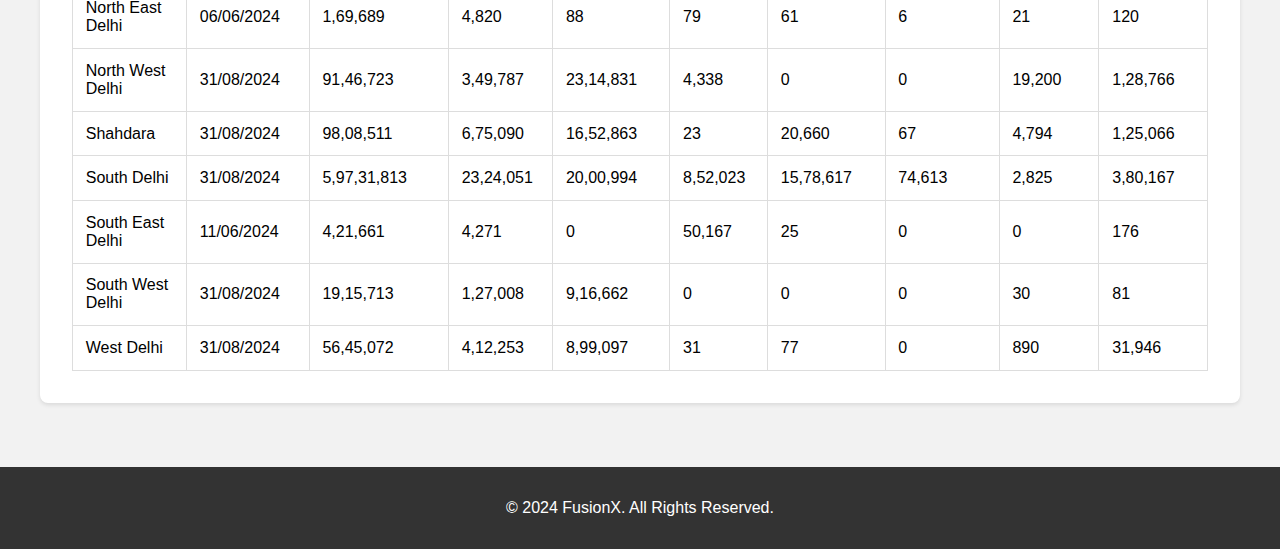
==== commit e8eafc2f: "updated index.html" ====
--- a/index.html
+++ b/index.html
@@ -10,7 +10,7 @@
     <header>
         <div class="container">
             <div class="logo">
-                <img src="img3.png" alt="eHospital Logo">
+                <img src="Images/img3.png" alt="eHospital Logo">
                 <h1>eHospital - Simplifying Healthcare Service Delivery</h1>
                 <p></p>
             </div>
@@ -101,8 +101,8 @@
                 <table>
                     <thead>
                         <tr>
-                            <th>State</th>
-                            <th>Last Active On</th>
+                            <th>District</th>
+                            <th>Last Updated On</th>
                             <th>Patient Registration</th>
                             <th>New Patient</th>
                             <th>Revisited Patient</th>
@@ -262,4 +262,4 @@
 
     <script src="script.js"></script>
 </body>
-</html>
+</html>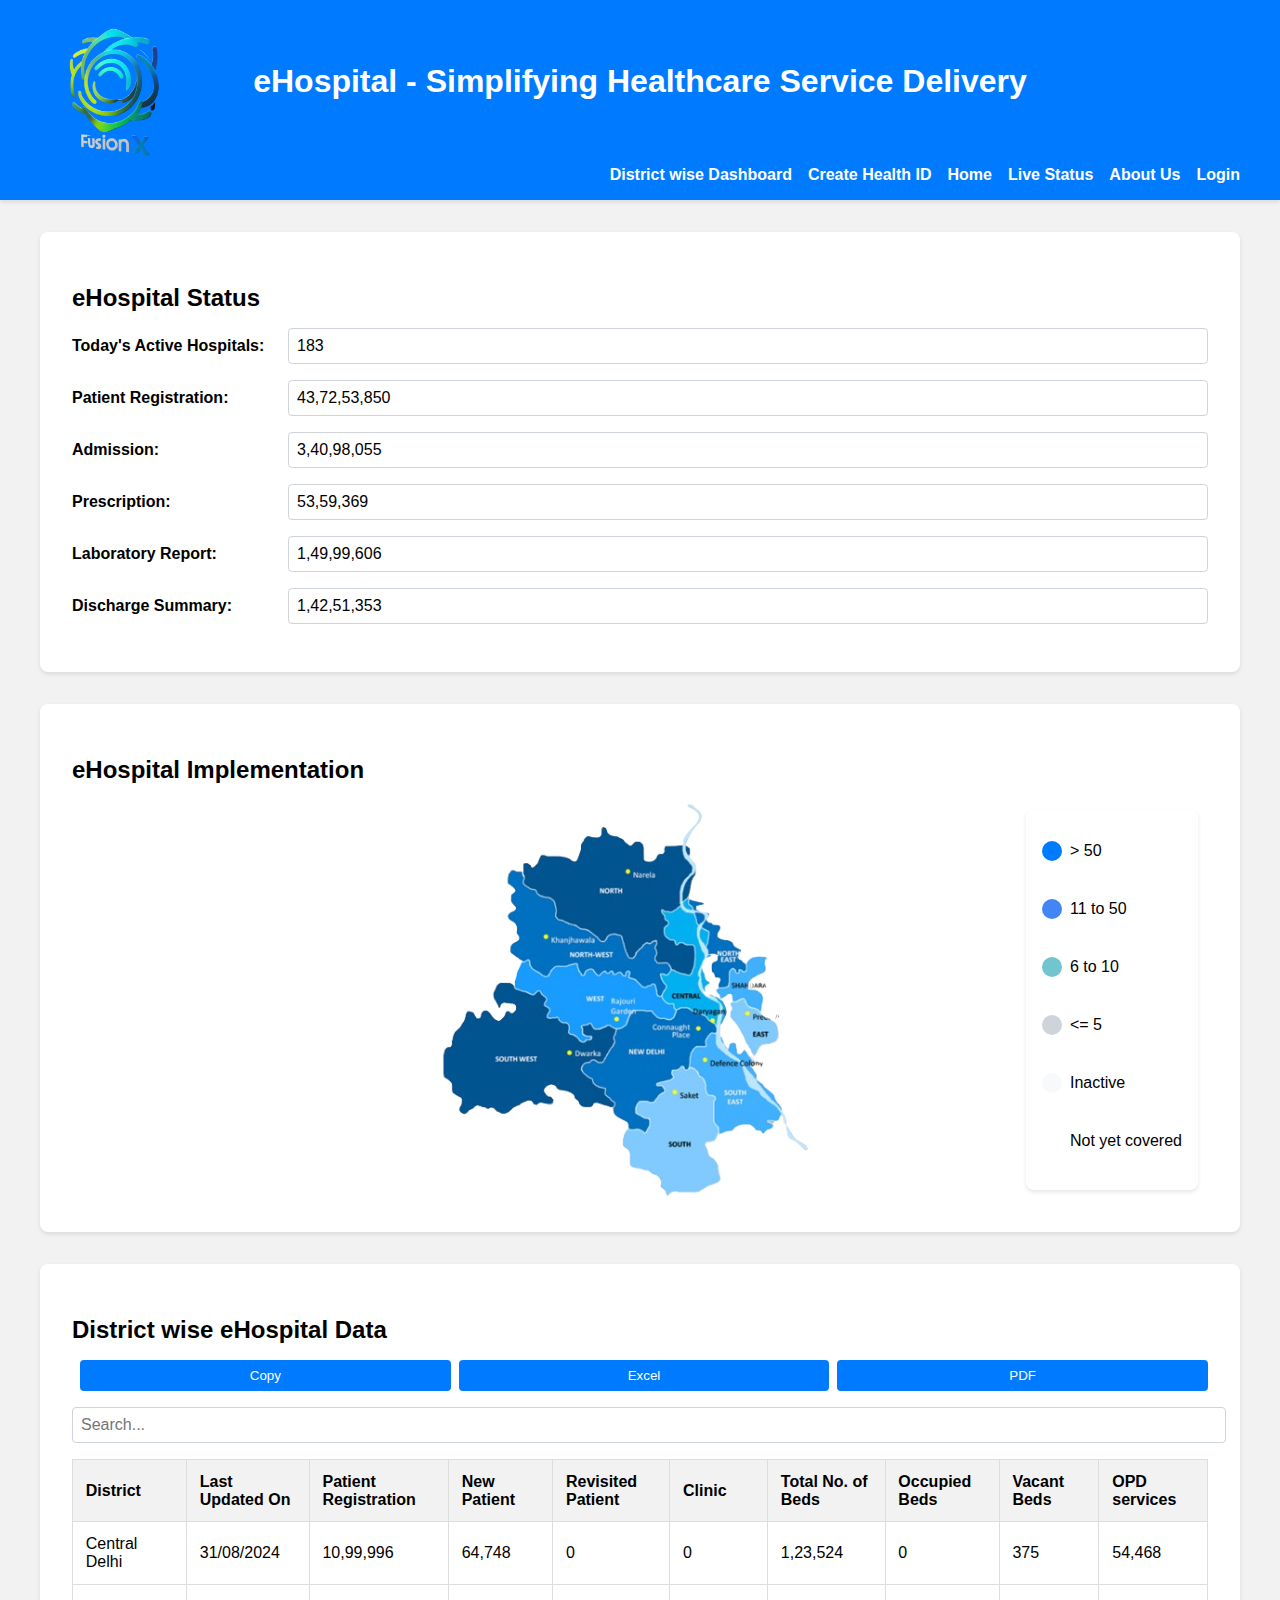
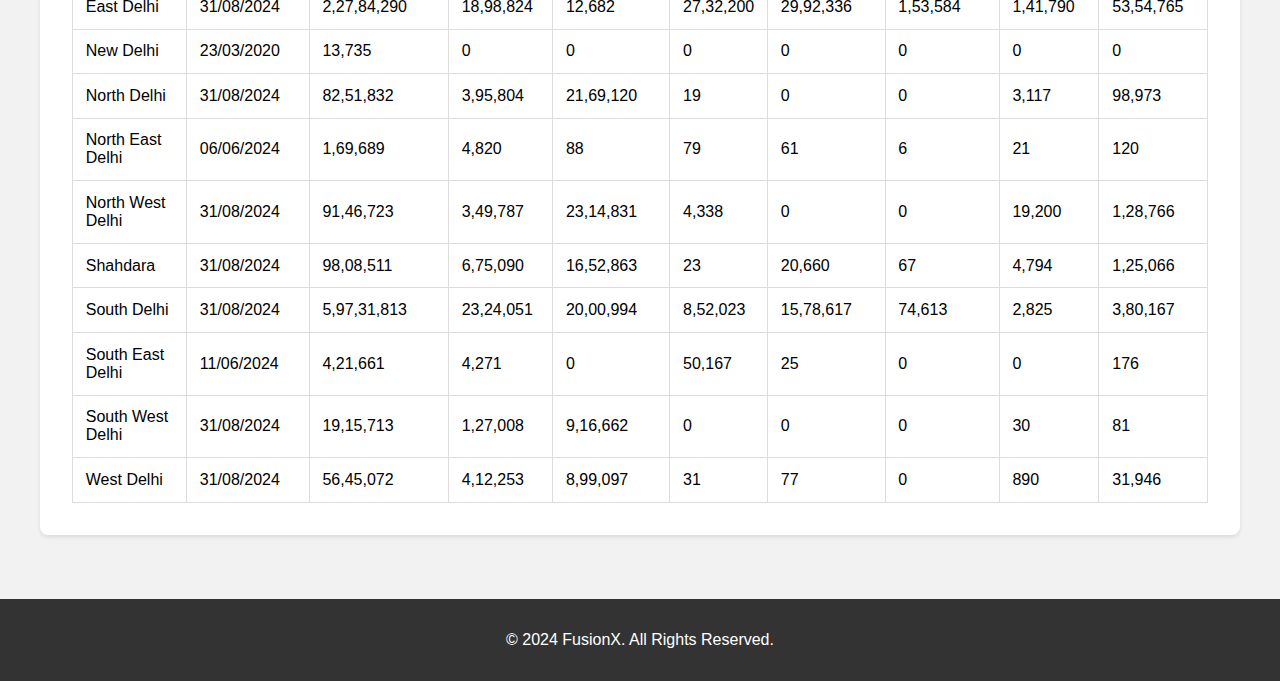
==== commit 716ed741: "updated index.html" ====
--- a/index.html
+++ b/index.html
@@ -10,7 +10,7 @@
     <header>
         <div class="container">
             <div class="logo">
-                <img src="Images/img3.png" alt="eHospital Logo">
+                <img src="img3.png" alt="eHospital Logo">
                 <h1>eHospital - Simplifying Healthcare Service Delivery</h1>
                 <p></p>
             </div>
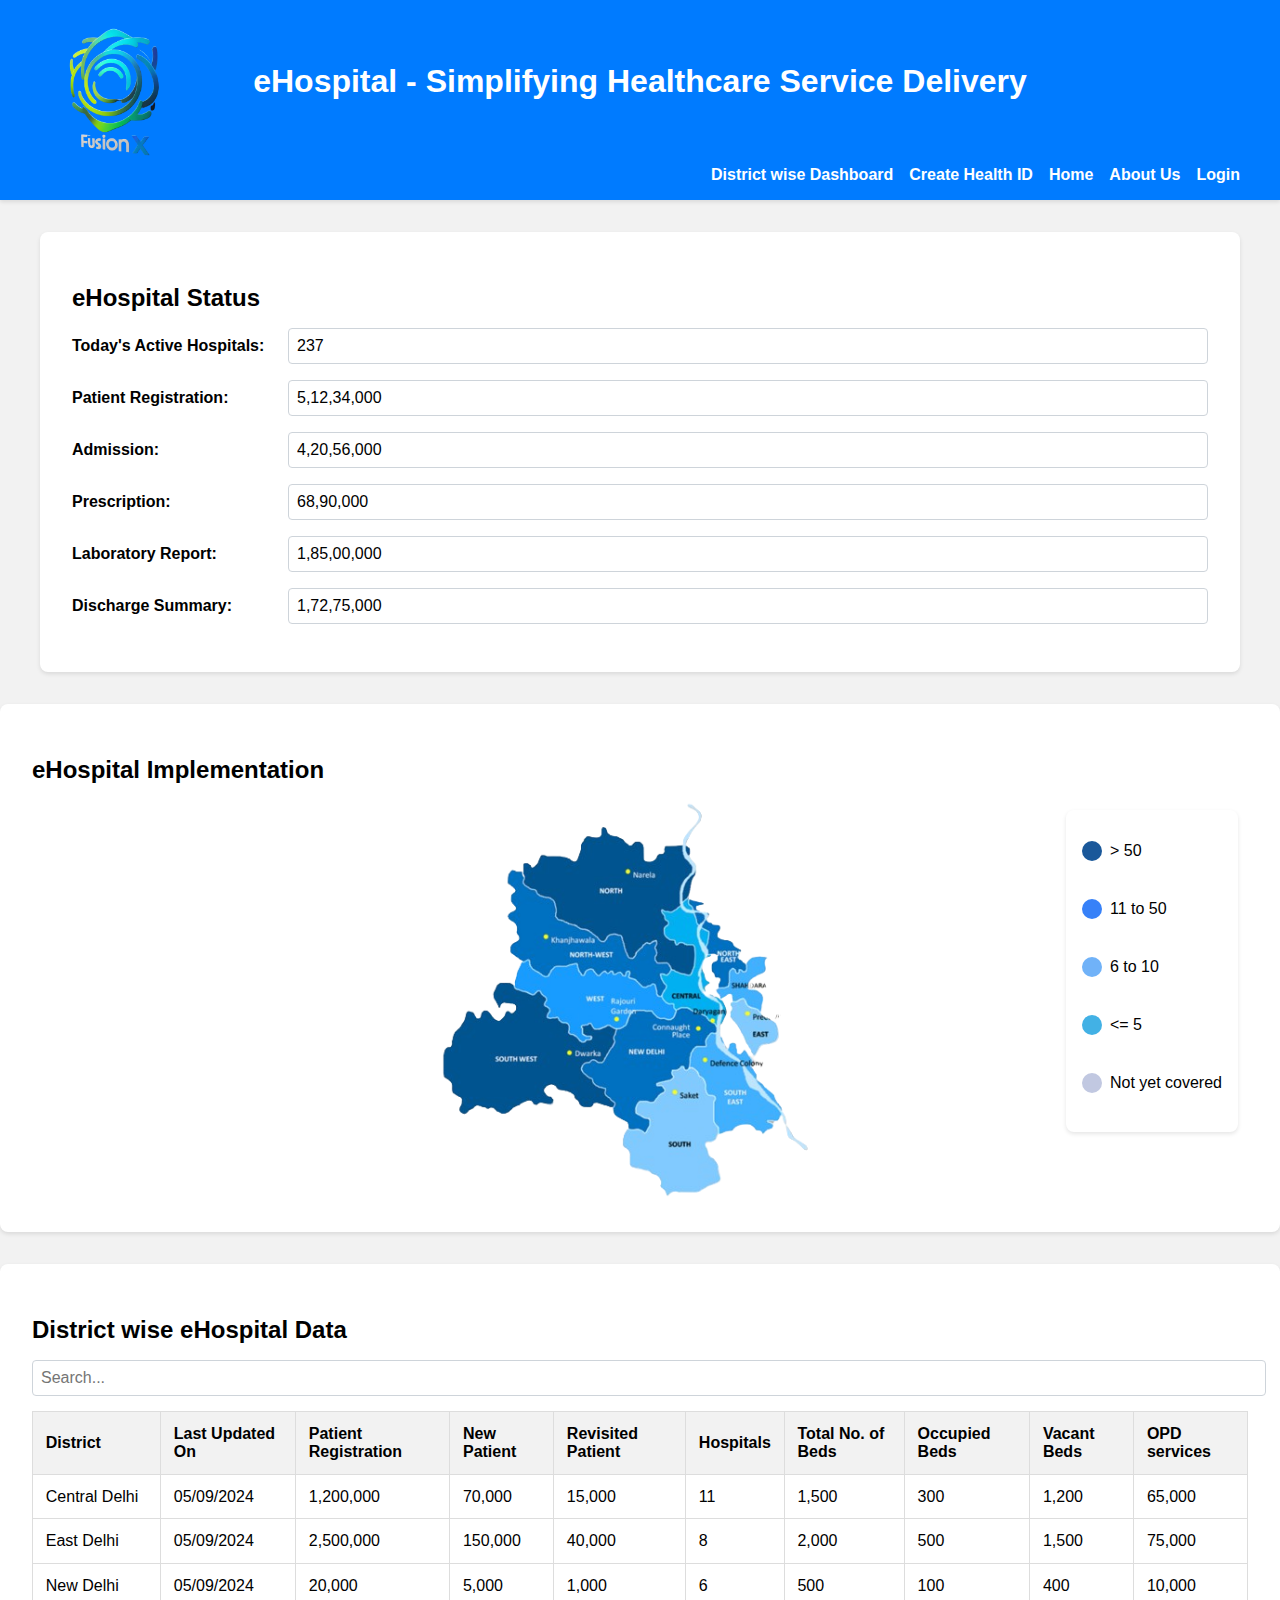
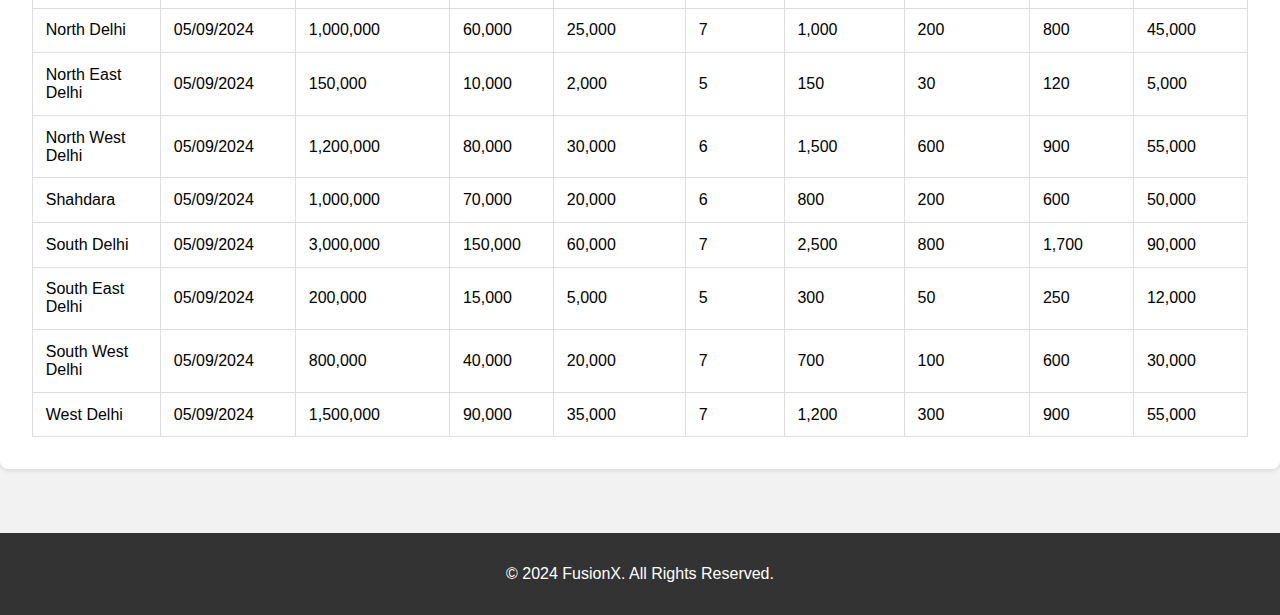
==== commit 1fb9f731: "All updated" ====
--- a/index.html
+++ b/index.html
@@ -19,7 +19,6 @@
                     <li><a href="statewise.html">District wise Dashboard</a></li>
                     <li><a href="create-health-id.html">Create Health ID</a></li>
                     <li><a href="index.html">Home</a></li>
-                    <li><a href="live-status.html">Live Status</a></li>
                     <li><a href="about-us.html">About Us</a></li>
                     <li><a href="login.html">Login</a></li>
                 </ul>
@@ -33,226 +32,222 @@
                 <h2>eHospital Status</h2>
                 <div class="status-item">
                     <label for="activeHospitals">Today's Active Hospitals:</label>
-                    <input type="text" id="activeHospitals" value="183" readonly>
+                    <input type="text" id="activeHospitals" value="237" readonly>
                 </div>
                 <div class="status-item">
                     <label for="patientRegistration">Patient Registration:</label>
-                    <input type="text" id="patientRegistration" value="43,72,53,850" readonly>
+                    <input type="text" id="patientRegistration" value="5,12,34,000" readonly>
                 </div>
                 <div class="status-item">
                     <label for="admission">Admission:</label>
-                    <input type="text" id="admission" value="3,40,98,055" readonly>
+                    <input type="text" id="admission" value="4,20,56,000" readonly>
                 </div>
                 <div class="status-item">
                     <label for="prescription">Prescription:</label>
-                    <input type="text" id="prescription" value="53,59,369" readonly>
+                    <input type="text" id="prescription" value="68,90,000" readonly>
                 </div>
                 <div class="status-item">
                     <label for="labReport">Laboratory Report:</label>
-                    <input type="text" id="labReport" value="1,49,99,606" readonly>
+                    <input type="text" id="labReport" value="1,85,00,000" readonly>
                 </div>
                 <div class="status-item">
                     <label for="dischargeSummary">Discharge Summary:</label>
-                    <input type="text" id="dischargeSummary" value="1,42,51,353" readonly>
-                </div>
-            </div>
-
+                    <input type="text" id="dischargeSummary" value="1,72,75,000" readonly>
+                </div>
+            </div>
+        </div>
+        
+    
             <div class="eHospitalImplementation">
                 <h2>eHospital Implementation</h2>
                 <div class="map-container">
                     <img src="img4.png" alt="India Map">
                     <div class="legend">
                         <div class="legend-item">
-                            <div class="color-circle" style="background-color: #007bff;"></div>
+                            <div class="color-circle" style="background-color: #1a589a;"></div>
                             <p>> 50</p>
                         </div>
                         <div class="legend-item">
-                            <div class="color-circle" style="background-color: #4285f4;"></div>
+                            <div class="color-circle" style="background-color: #3781f8;"></div>
                             <p>11 to 50</p>
                         </div>
                         <div class="legend-item">
-                            <div class="color-circle" style="background-color: #70c5ce;"></div>
+                            <div class="color-circle" style="background-color: #70b2f8;"></div>
                             <p>6 to 10</p>
                         </div>
                         <div class="legend-item">
-                            <div class="color-circle" style="background-color: #ced4da;"></div>
+                            <div class="color-circle" style="background-color: #42b1e5;"></div>
                             <p><= 5</p>
                         </div>
-                        <div class="legend-item">
-                            <div class="color-circle" style="background-color: #f8f9fa;"></div>
-                            <p>Inactive</p>
-                        </div>
-                        <div class="legend-item">
-                            <div class="color-circle" style="background-color: #fff;"></div>
+            
+                        <div class="legend-item">
+                            <div class="color-circle" style="background-color: #c1c8e1;"></div>
                             <p>Not yet covered</p>
                         </div>
                     </div>
                 </div>
             </div>
-
+    
             <div class="table-container">
                 <h2>District wise eHospital Data</h2>
-                <div class="table-controls">
-                    <button class="btn copy">Copy</button>
-                    <button class="btn excel">Excel</button>
-                    <button class="btn pdf">PDF</button>
-                </div>
+               
                 <input type="text" id="searchInput" placeholder="Search...">
                 <table>
                     <thead>
                         <tr>
-                            <th>District</th>
-                            <th>Last Updated On</th>
-                            <th>Patient Registration</th>
-                            <th>New Patient</th>
-                            <th>Revisited Patient</th>
-                            <th>Clinic</th>
-                            <th>Total No. of Beds</th>
-                            <th>Occupied Beds</th>
-                            <th>Vacant Beds</th>
-                            <th>OPD services</th>
-                        </tr>
-                    </thead>
-                    <tbody>
-                        <tr>
-                            <td>Central Delhi</td>
-                            <td>31/08/2024</td>
-                            <td>10,99,996</td>
-                            <td>64,748</td>
-                            <td>0</td>
-                            <td>0</td>
-                            <td>1,23,524</td>
-                            <td>0</td>
-                            <td>375</td>
-                            <td>54,468</td>
-                        </tr>
-                        <tr>
-                            <td>East Delhi</td>
-                            <td>31/08/2024</td>
-                            <td>2,27,84,290</td>
-                            <td>18,98,824</td>
-                            <td>12,682</td>
-                            <td>27,32,200</td>
-                            <td>29,92,336</td>
-                            <td>1,53,584</td>
-                            <td>1,41,790</td>
-                            <td>53,54,765</td>
-                        </tr>
-                        <tr>
-                            <td>New Delhi</td>
-                            <td>23/03/2020</td>
-                            <td>13,735</td>
-                            <td>0</td>
-                            <td>0</td>
-                            <td>0</td>
-                            <td>0</td>
-                            <td>0</td>
-                            <td>0</td>
-                            <td>0</td>
-                        </tr>
-                        <tr>
-                            <td>North Delhi</td>
-                            <td>31/08/2024</td>
-                            <td>82,51,832</td>
-                            <td>3,95,804</td>
-                            <td>21,69,120</td>
-                            <td>19</td>
-                            <td>0</td>
-                            <td>0</td>
-                            <td>3,117</td>
-                            <td>98,973</td>
-                        </tr>
-                        <tr>
-                            <td>North East Delhi</td>
-                            <td>06/06/2024</td>
-                            <td>1,69,689</td>
-                            <td>4,820</td>
-                            <td>88</td>
-                            <td>79</td>
-                            <td>61</td>
-                            <td>6</td>
-                            <td>21</td>
-                            <td>120</td>
-                        </tr>
-                        <tr>
-                            <td>North West Delhi</td>
-                            <td>31/08/2024</td>
-                            <td>91,46,723</td>
-                            <td>3,49,787</td>
-                            <td>23,14,831</td>
-                            <td>4,338</td>
-                            <td>0</td>
-                            <td>0</td>
-                            <td>19,200</td>
-                            <td>1,28,766</td>
-                        </tr>
-                        <tr>
-                            <td>Shahdara</td>
-                            <td>31/08/2024</td>
-                            <td>98,08,511</td>
-                            <td>6,75,090</td>
-                            <td>16,52,863</td>
-                            <td>23</td>
-                            <td>20,660</td>
-                            <td>67</td>
-                            <td>4,794</td>
-                            <td>1,25,066</td>
-                        </tr>
-                        <tr>
-                            <td>South Delhi</td>
-                            <td>31/08/2024</td>
-                            <td>5,97,31,813</td>
-                            <td>23,24,051</td>
-                            <td>20,00,994</td>
-                            <td>8,52,023</td>
-                            <td>15,78,617</td>
-                            <td>74,613</td>
-                            <td>2,825</td>
-                            <td>3,80,167</td>
-                        </tr>
-                        <tr>
-                            <td>South East Delhi</td>
-                            <td>11/06/2024</td>
-                            <td>4,21,661</td>
-                            <td>4,271</td>
-                            <td>0</td>
-                            <td>50,167</td>
-                            <td>25</td>
-                            <td>0</td>
-                            <td>0</td>
-                            <td>176</td>
-                        </tr>
-                        <tr>
-                            <td>South West Delhi</td>
-                            <td>31/08/2024</td>
-                            <td>19,15,713</td>
-                            <td>1,27,008</td>
-                            <td>9,16,662</td>
-                            <td>0</td>
-                            <td>0</td>
-                            <td>0</td>
-                            <td>30</td>
-                            <td>81</td>
-                        </tr>
-                        <tr>
-                            <td>West Delhi</td>
-                            <td>31/08/2024</td>
-                            <td>56,45,072</td>
-                            <td>4,12,253</td>
-                            <td>8,99,097</td>
-                            <td>31</td>
-                            <td>77</td>
-                            <td>0</td>
-                            <td>890</td>
-                            <td>31,946</td>
-                        </tr>
-                       
+                            <tr>
+                                <th>District</th>
+                                <th>Last Updated On</th>
+                                <th>Patient Registration</th>
+                                <th>New Patient</th>
+                                <th>Revisited Patient</th>
+                                <th>Hospitals</th>
+                                <th>Total No. of Beds</th>
+                                <th>Occupied Beds</th>
+                                <th>Vacant Beds</th>
+                                <th>OPD services</th>
+                            </tr>
+                        </thead>
+                        <tbody>
+                            <tr>
+                                <td>Central Delhi</td>
+                                <td>05/09/2024</td>
+                                <td>1,200,000</td>
+                                <td>70,000</td>
+                                <td>15,000</td>
+                                <td>11</td>
+                                <td>1,500</td>
+                                <td>300</td>
+                                <td>1,200</td>
+                                <td>65,000</td>
+                            </tr>
+                            <tr>
+                                <td>East Delhi</td>
+                                <td>05/09/2024</td>
+                                <td>2,500,000</td>
+                                <td>150,000</td>
+                                <td>40,000</td>
+                                <td>8</td>
+                                <td>2,000</td>
+                                <td>500</td>
+                                <td>1,500</td>
+                                <td>75,000</td>
+                            </tr>
+                            <tr>
+                                <td>New Delhi</td>
+                                <td>05/09/2024</td>
+                                <td>20,000</td>
+                                <td>5,000</td>
+                                <td>1,000</td>
+                                <td>6</td>
+                                <td>500</td>
+                                <td>100</td>
+                                <td>400</td>
+                                <td>10,000</td>
+                            </tr>
+                            <tr>
+                                <td>North Delhi</td>
+                                <td>05/09/2024</td>
+                                <td>1,000,000</td>
+                                <td>60,000</td>
+                                <td>25,000</td>
+                                <td>7</td>
+                                <td>1,000</td>
+                                <td>200</td>
+                                <td>800</td>
+                                <td>45,000</td>
+                            </tr>
+                            <tr>
+                                <td>North East Delhi</td>
+                                <td>05/09/2024</td>
+                                <td>150,000</td>
+                                <td>10,000</td>
+                                <td>2,000</td>
+                                <td>5</td>
+                                <td>150</td>
+                                <td>30</td>
+                                <td>120</td>
+                                <td>5,000</td>
+                            </tr>
+                            <tr>
+                                <td>North West Delhi</td>
+                                <td>05/09/2024</td>
+                                <td>1,200,000</td>
+                                <td>80,000</td>
+                                <td>30,000</td>
+                                <td>6</td>
+                                <td>1,500</td>
+                                <td>600</td>
+                                <td>900</td>
+                                <td>55,000</td>
+                            </tr>
+                            <tr>
+                                <td>Shahdara</td>
+                                <td>05/09/2024</td>
+                                <td>1,000,000</td>
+                                <td>70,000</td>
+                                <td>20,000</td>
+                                <td>6</td>
+                                <td>800</td>
+                                <td>200</td>
+                                <td>600</td>
+                                <td>50,000</td>
+                            </tr>
+                            <tr>
+                                <td>South Delhi</td>
+                                <td>05/09/2024</td>
+                                <td>3,000,000</td>
+                                <td>150,000</td>
+                                <td>60,000</td>
+                                <td>7</td>
+                                <td>2,500</td>
+                                <td>800</td>
+                                <td>1,700</td>
+                                <td>90,000</td>
+                            </tr>
+                            <tr>
+                                <td>South East Delhi</td>
+                                <td>05/09/2024</td>
+                                <td>200,000</td>
+                                <td>15,000</td>
+                                <td>5,000</td>
+                                <td>5</td>
+                                <td>300</td>
+                                <td>50</td>
+                                <td>250</td>
+                                <td>12,000</td>
+                            </tr>
+                            <tr>
+                                <td>South West Delhi</td>
+                                <td>05/09/2024</td>
+                                <td>800,000</td>
+                                <td>40,000</td>
+                                <td>20,000</td>
+                                <td>7</td>
+                                <td>700</td>
+                                <td>100</td>
+                                <td>600</td>
+                                <td>30,000</td>
+                            </tr>
+                            <tr>
+                                <td>West Delhi</td>
+                                <td>05/09/2024</td>
+                                <td>1,500,000</td>
+                                <td>90,000</td>
+                                <td>35,000</td>
+                                <td>7</td>
+                                <td>1,200</td>
+                                <td>300</td>
+                                <td>900</td>
+                                <td>55,000</td>
+                            </tr>
+                        </tbody>
                     </tbody>
                 </table>
-                
             </div>
         </div>
     </main>
+    
 
     <footer>
         <div class="container">
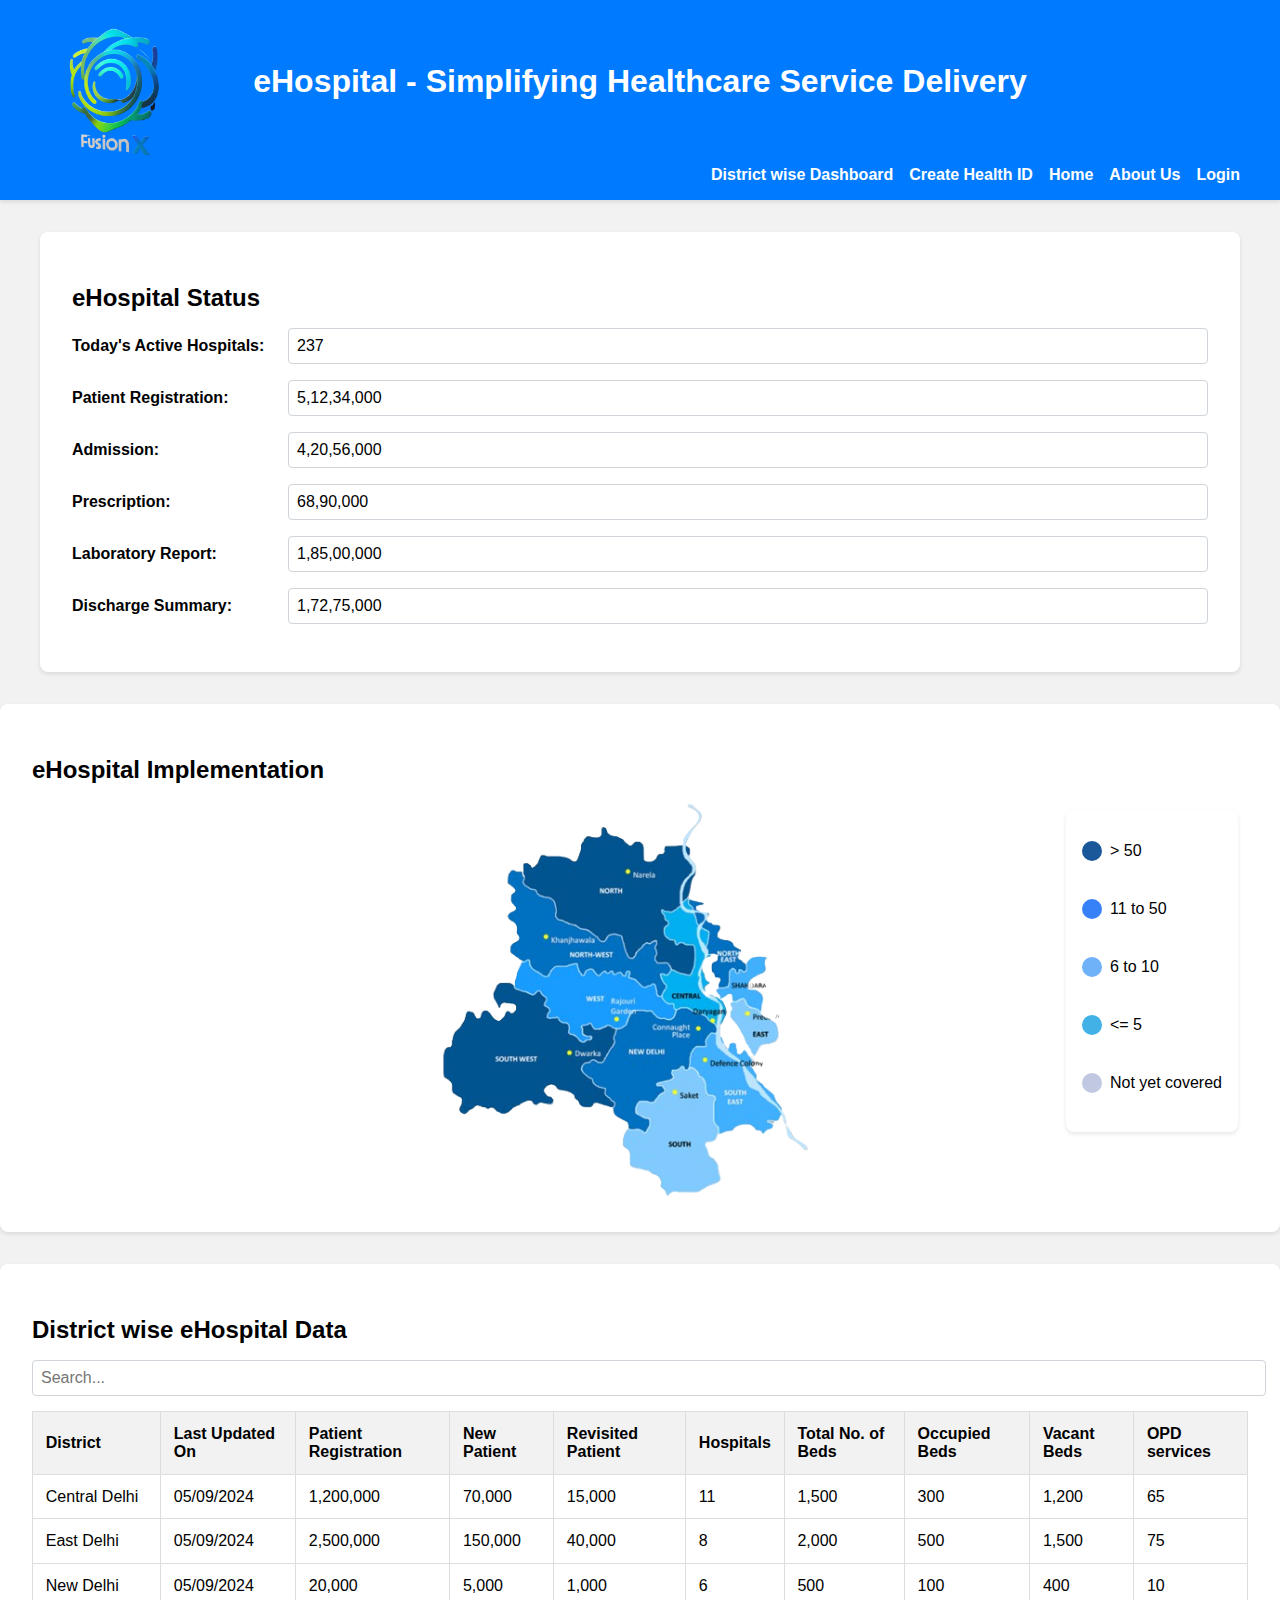
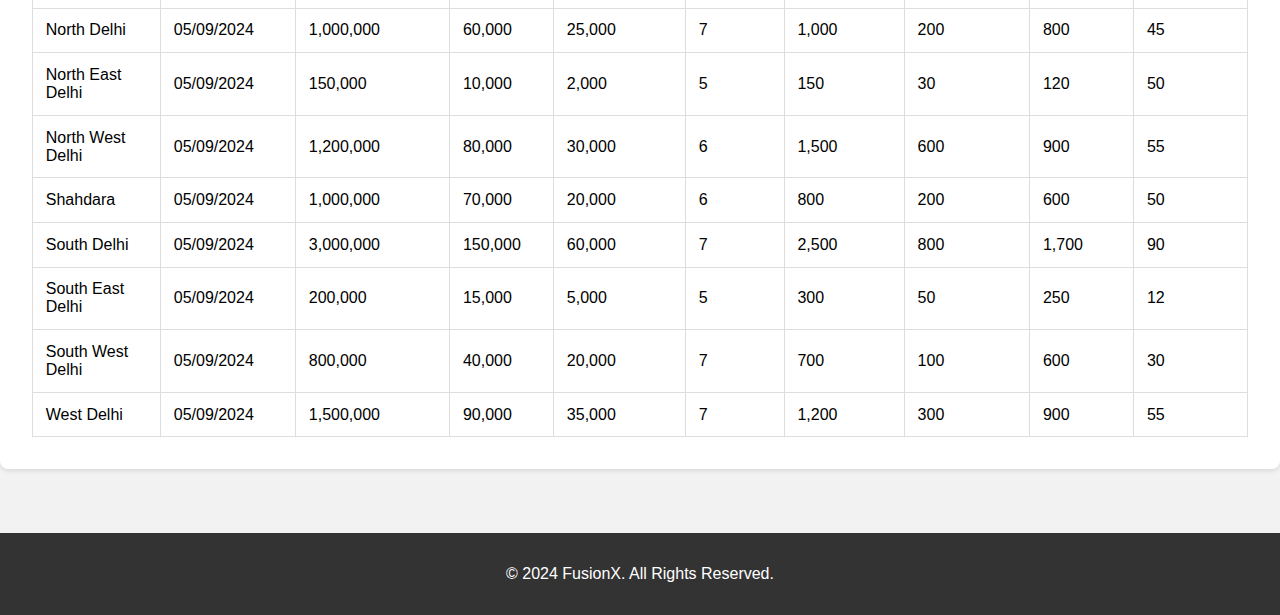
==== commit 7589d5c4: "Update" ====
--- a/index.html
+++ b/index.html
@@ -119,7 +119,7 @@
                                 <td>1,500</td>
                                 <td>300</td>
                                 <td>1,200</td>
-                                <td>65,000</td>
+                                <td>65</td>
                             </tr>
                             <tr>
                                 <td>East Delhi</td>
@@ -131,7 +131,7 @@
                                 <td>2,000</td>
                                 <td>500</td>
                                 <td>1,500</td>
-                                <td>75,000</td>
+                                <td>75</td>
                             </tr>
                             <tr>
                                 <td>New Delhi</td>
@@ -143,7 +143,7 @@
                                 <td>500</td>
                                 <td>100</td>
                                 <td>400</td>
-                                <td>10,000</td>
+                                <td>10</td>
                             </tr>
                             <tr>
                                 <td>North Delhi</td>
@@ -155,7 +155,7 @@
                                 <td>1,000</td>
                                 <td>200</td>
                                 <td>800</td>
-                                <td>45,000</td>
+                                <td>45</td>
                             </tr>
                             <tr>
                                 <td>North East Delhi</td>
@@ -167,7 +167,7 @@
                                 <td>150</td>
                                 <td>30</td>
                                 <td>120</td>
-                                <td>5,000</td>
+                                <td>50</td>
                             </tr>
                             <tr>
                                 <td>North West Delhi</td>
@@ -179,7 +179,7 @@
                                 <td>1,500</td>
                                 <td>600</td>
                                 <td>900</td>
-                                <td>55,000</td>
+                                <td>55</td>
                             </tr>
                             <tr>
                                 <td>Shahdara</td>
@@ -191,7 +191,7 @@
                                 <td>800</td>
                                 <td>200</td>
                                 <td>600</td>
-                                <td>50,000</td>
+                                <td>50</td>
                             </tr>
                             <tr>
                                 <td>South Delhi</td>
@@ -203,7 +203,7 @@
                                 <td>2,500</td>
                                 <td>800</td>
                                 <td>1,700</td>
-                                <td>90,000</td>
+                                <td>90</td>
                             </tr>
                             <tr>
                                 <td>South East Delhi</td>
@@ -215,7 +215,7 @@
                                 <td>300</td>
                                 <td>50</td>
                                 <td>250</td>
-                                <td>12,000</td>
+                                <td>12</td>
                             </tr>
                             <tr>
                                 <td>South West Delhi</td>
@@ -227,7 +227,7 @@
                                 <td>700</td>
                                 <td>100</td>
                                 <td>600</td>
-                                <td>30,000</td>
+                                <td>30</td>
                             </tr>
                             <tr>
                                 <td>West Delhi</td>
@@ -239,7 +239,7 @@
                                 <td>1,200</td>
                                 <td>300</td>
                                 <td>900</td>
-                                <td>55,000</td>
+                                <td>55</td>
                             </tr>
                         </tbody>
                     </tbody>
--- a/styles.css
+++ b/styles.css
@@ -5,7 +5,7 @@
 }
 
 header {
-    background-color: #007bff;
+    background-color: hwb(211 0% 0%);
     color: white;
     padding: 1rem 0;
     box-shadow: 0 2px 4px rgba(0, 0, 0, 0.1);
@@ -258,3 +258,70 @@
     line-height: 1.6;
     color: #666;
 }
+.healthId{
+    text-align: center;
+    
+}
+.healthId p{
+    color: rgb(109, 118, 155);
+    font-weight: 300;
+}
+.healthId h2{
+    color: rgb(69, 53, 170);
+    /* font-size: larger; */
+}
+.healthId h3{
+    font-size: xx-large;
+}
+.healthId label{
+    font-size: larger;
+}
+.inp{
+    padding-top: 5px;
+    padding-bottom: 25px;
+}
+.inp p{
+    /* text-align: left;
+    font-size: medium;
+    font-weight: 500; */
+    text-align: left;
+    font-size: large;
+    font-weight: bold;
+}
+.inp input{
+    width: 100px;
+    padding: 15px;
+    border: none;
+    font-size: medium;
+    text-align: center;
+    border-radius: 8px;
+    background-color: rgb(238, 238, 242);
+}
+
+.inp2 input{
+    width: 350px;
+    padding: 15px;
+    border: none;
+    font-size: medium;
+    text-align: left;
+    border-radius: 8px;
+    background-color: rgb(238, 238, 242);
+}
+.inp2 p{
+    text-align: left;
+    font-size: large;
+    font-weight: bold;
+}
+ input:focus{
+    border: none;
+    outline: none;
+}
+.healthId button{
+    color: white;
+    font-weight: bold;
+    font-size: larger;
+    width: 200px;
+    border-radius: 30px;
+    margin-top: 30px;
+    box-shadow:rgb(146, 176, 209)0px 5px 15px;
+}
